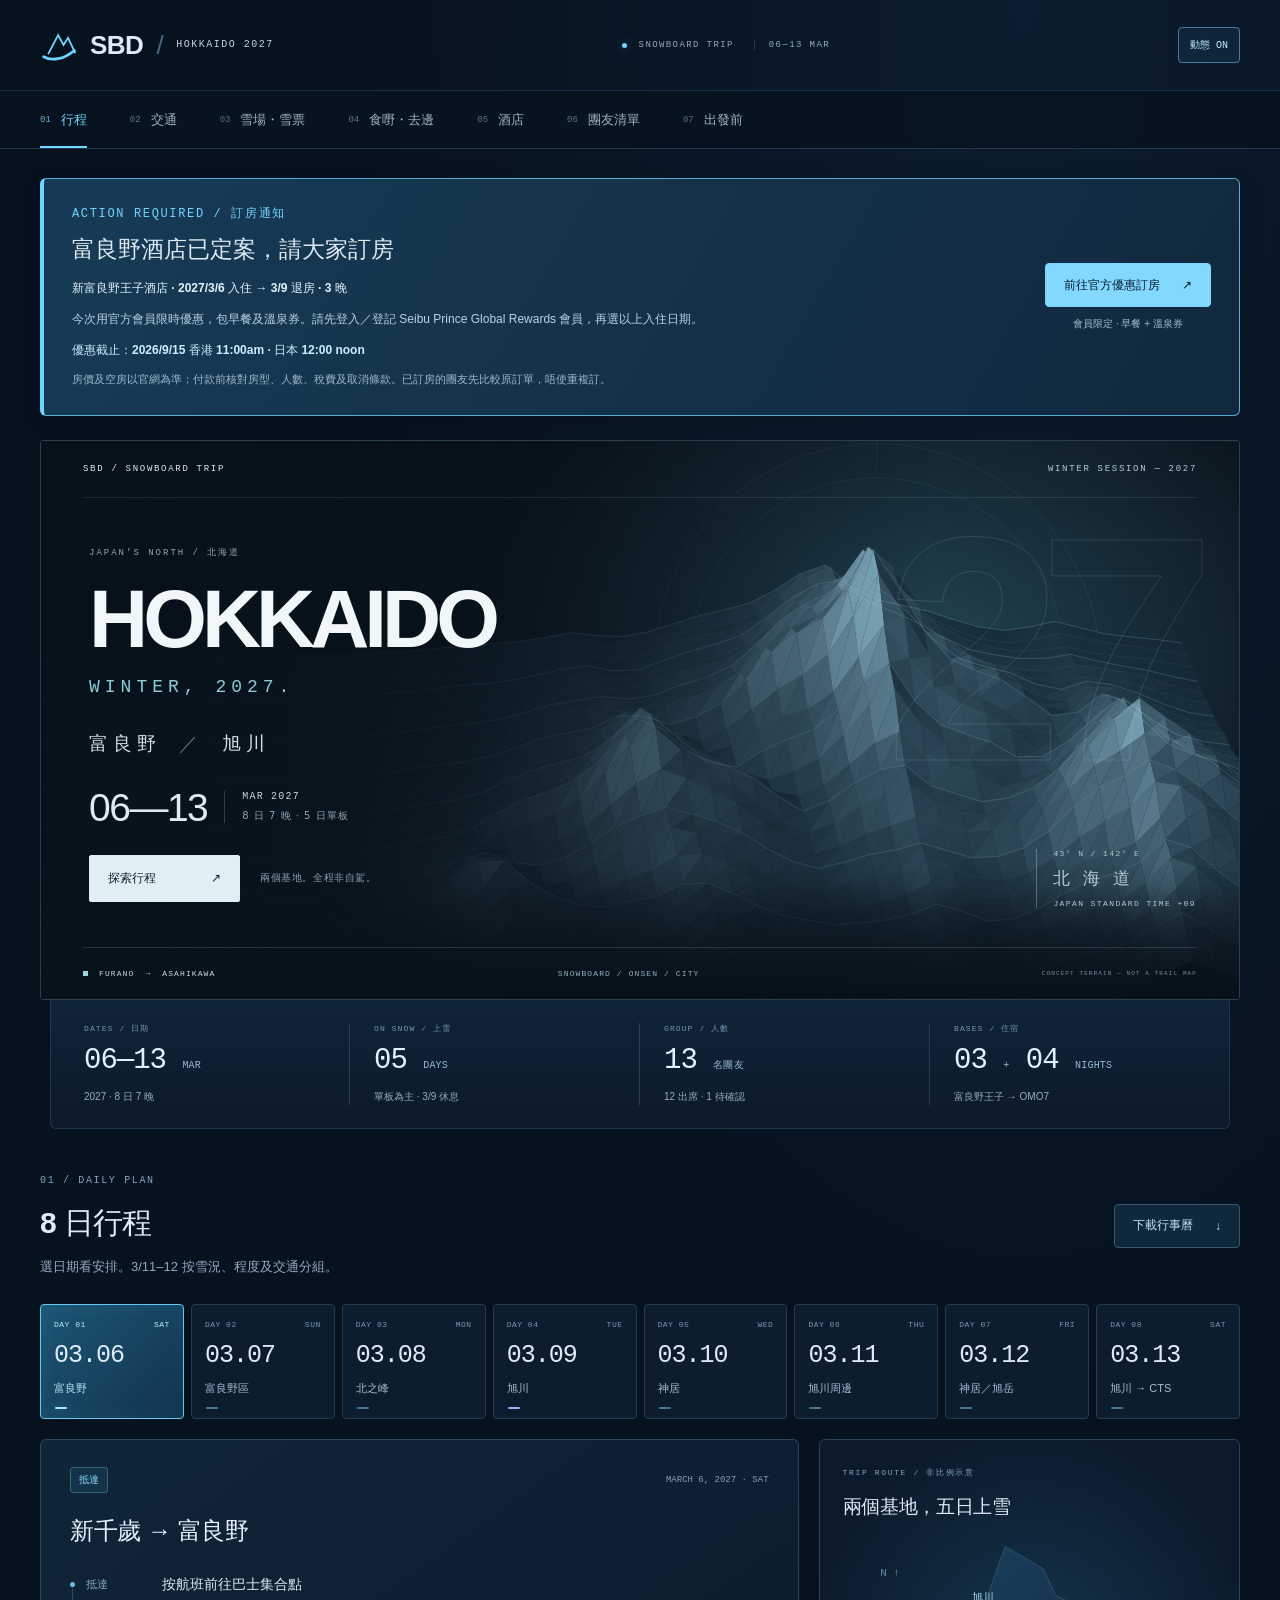
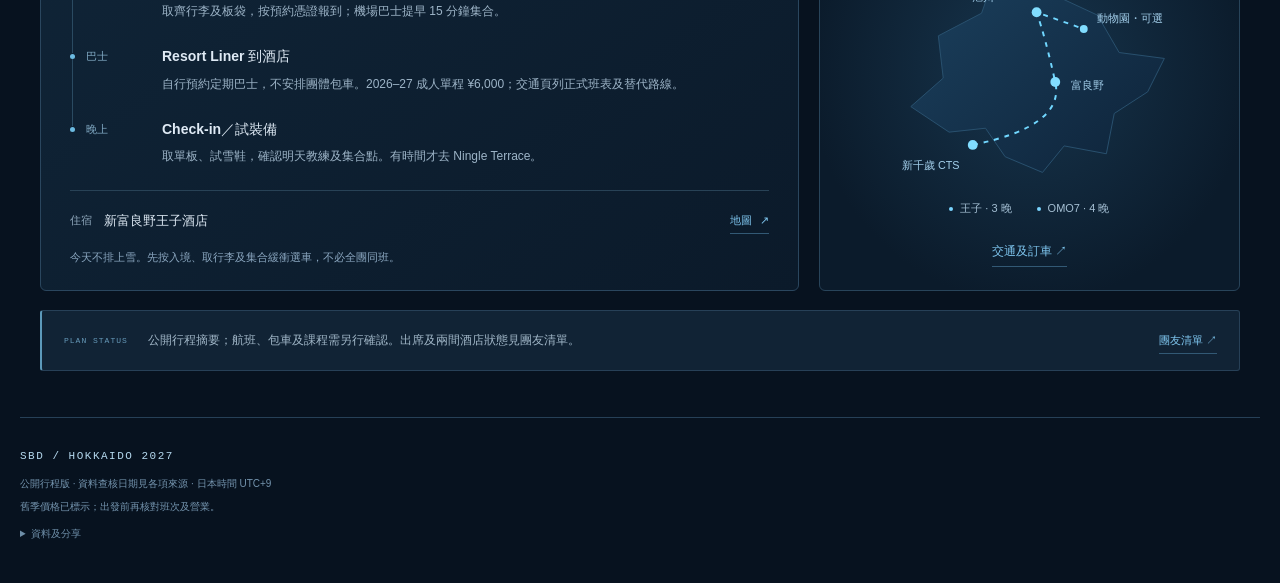
==== 2027sbd_hokkaido/index.html @ 09e108d2 "Deploy c23ef19437e32ae656148e815f58b5a662b1c687" ====
<!doctype html>
<html lang="zh-HK">
  <head>
    <meta charset="UTF-8" />
    <meta name="viewport" content="width=device-width, initial-scale=1" />
    <meta name="theme-color" content="#07121f" />
    <meta name="robots" content="noindex, nofollow" />
    <meta name="description" content="2027 SBD 北海道單板之旅：富良野、旭川。行程、交通、雪票、住宿及食店。" />
    <link rel="icon" href="/2027sbd_hokkaido/assets/a1421560425997b11ce4034b6919ed83f64da75d6f9e754f7b791b640e8581c7/alpine.svg" type="image/svg+xml" />
    <link rel="stylesheet" href="/2027sbd_hokkaido/assets/a1421560425997b11ce4034b6919ed83f64da75d6f9e754f7b791b640e8581c7/vendor/leaflet/leaflet.css" />
    <link rel="stylesheet" href="/2027sbd_hokkaido/assets/a1421560425997b11ce4034b6919ed83f64da75d6f9e754f7b791b640e8581c7/venue-map.css" />
    <link rel="stylesheet" href="/2027sbd_hokkaido/assets/a1421560425997b11ce4034b6919ed83f64da75d6f9e754f7b791b640e8581c7/style.css" />
    <title>2027 SBD Hokkaido — Snowboard Trip</title>
  </head>
  <body>
    <div id="app"></div>
    <noscript>請啟用 JavaScript 查看公開行程摘要。</noscript>
    <script type="module" src="/2027sbd_hokkaido/assets/a1421560425997b11ce4034b6919ed83f64da75d6f9e754f7b791b640e8581c7/js/main.js"></script>
  </body>
</html>
---- 2027sbd_hokkaido/assets/a1421560425997b11ce4034b6919ed83f64da75d6f9e754f7b791b640e8581c7/vendor/leaflet/leaflet.css ----
/* required styles */

.leaflet-pane,
.leaflet-tile,
.leaflet-marker-icon,
.leaflet-marker-shadow,
.leaflet-tile-container,
.leaflet-pane > svg,
.leaflet-pane > canvas,
.leaflet-zoom-box,
.leaflet-image-layer,
.leaflet-layer {
	position: absolute;
	left: 0;
	top: 0;
	}
.leaflet-container {
	overflow: hidden;
	}
.leaflet-tile,
.leaflet-marker-icon,
.leaflet-marker-shadow {
	-webkit-user-select: none;
	   -moz-user-select: none;
	        user-select: none;
	  -webkit-user-drag: none;
	}
/* Prevents IE11 from highlighting tiles in blue */
.leaflet-tile::selection {
	background: transparent;
}
/* Safari renders non-retina tile on retina better with this, but Chrome is worse */
.leaflet-safari .leaflet-tile {
	image-rendering: -webkit-optimize-contrast;
	}
/* hack that prevents hw layers "stretching" when loading new tiles */
.leaflet-safari .leaflet-tile-container {
	width: 1600px;
	height: 1600px;
	-webkit-transform-origin: 0 0;
	}
.leaflet-marker-icon,
.leaflet-marker-shadow {
	display: block;
	}
/* .leaflet-container svg: reset svg max-width decleration shipped in Joomla! (joomla.org) 3.x */
/* .leaflet-container img: map is broken in FF if you have max-width: 100% on tiles */
.leaflet-container .leaflet-overlay-pane svg {
	max-width: none !important;
	max-height: none !important;
	}
.leaflet-container .leaflet-marker-pane img,
.leaflet-container .leaflet-shadow-pane img,
.leaflet-container .leaflet-tile-pane img,
.leaflet-container img.leaflet-image-layer,
.leaflet-container .leaflet-tile {
	max-width: none !important;
	max-height: none !important;
	width: auto;
	padding: 0;
	}

.leaflet-container img.leaflet-tile {
	/* See: https://bugs.chromium.org/p/chromium/issues/detail?id=600120 */
	mix-blend-mode: plus-lighter;
}

.leaflet-container.leaflet-touch-zoom {
	-ms-touch-action: pan-x pan-y;
	touch-action: pan-x pan-y;
	}
.leaflet-container.leaflet-touch-drag {
	-ms-touch-action: pinch-zoom;
	/* Fallback for FF which doesn't support pinch-zoom */
	touch-action: none;
	touch-action: pinch-zoom;
}
.leaflet-container.leaflet-touch-drag.leaflet-touch-zoom {
	-ms-touch-action: none;
	touch-action: none;
}
.leaflet-container {
	-webkit-tap-highlight-color: transparent;
}
.leaflet-container a {
	-webkit-tap-highlight-color: rgba(51, 181, 229, 0.4);
}
.leaflet-tile {
	filter: inherit;
	visibility: hidden;
	}
.leaflet-tile-loaded {
	visibility: inherit;
	}
.leaflet-zoom-box {
	width: 0;
	height: 0;
	-moz-box-sizing: border-box;
	     box-sizing: border-box;
	z-index: 800;
	}
/* workaround for https://bugzilla.mozilla.org/show_bug.cgi?id=888319 */
.leaflet-overlay-pane svg {
	-moz-user-select: none;
	}

.leaflet-pane         { z-index: 400; }

.leaflet-tile-pane    { z-index: 200; }
.leaflet-overlay-pane { z-index: 400; }
.leaflet-shadow-pane  { z-index: 500; }
.leaflet-marker-pane  { z-index: 600; }
.leaflet-tooltip-pane   { z-index: 650; }
.leaflet-popup-pane   { z-index: 700; }

.leaflet-map-pane canvas { z-index: 100; }
.leaflet-map-pane svg    { z-index: 200; }

.leaflet-vml-shape {
	width: 1px;
	height: 1px;
	}
.lvml {
	behavior: url(#default#VML);
	display: inline-block;
	position: absolute;
	}


/* control positioning */

.leaflet-control {
	position: relative;
	z-index: 800;
	pointer-events: visiblePainted; /* IE 9-10 doesn't have auto */
	pointer-events: auto;
	}
.leaflet-top,
.leaflet-bottom {
	position: absolute;
	z-index: 1000;
	pointer-events: none;
	}
.leaflet-top {
	top: 0;
	}
.leaflet-right {
	right: 0;
	}
.leaflet-bottom {
	bottom: 0;
	}
.leaflet-left {
	left: 0;
	}
.leaflet-control {
	float: left;
	clear: both;
	}
.leaflet-right .leaflet-control {
	float: right;
	}
.leaflet-top .leaflet-control {
	margin-top: 10px;
	}
.leaflet-bottom .leaflet-control {
	margin-bottom: 10px;
	}
.leaflet-left .leaflet-control {
	margin-left: 10px;
	}
.leaflet-right .leaflet-control {
	margin-right: 10px;
	}


/* zoom and fade animations */

.leaflet-fade-anim .leaflet-popup {
	opacity: 0;
	-webkit-transition: opacity 0.2s linear;
	   -moz-transition: opacity 0.2s linear;
	        transition: opacity 0.2s linear;
	}
.leaflet-fade-anim .leaflet-map-pane .leaflet-popup {
	opacity: 1;
	}
.leaflet-zoom-animated {
	-webkit-transform-origin: 0 0;
	    -ms-transform-origin: 0 0;
	        transform-origin: 0 0;
	}
svg.leaflet-zoom-animated {
	will-change: transform;
}

.leaflet-zoom-anim .leaflet-zoom-animated {
	-webkit-transition: -webkit-transform 0.25s cubic-bezier(0,0,0.25,1);
	   -moz-transition:    -moz-transform 0.25s cubic-bezier(0,0,0.25,1);
	        transition:         transform 0.25s cubic-bezier(0,0,0.25,1);
	}
.leaflet-zoom-anim .leaflet-tile,
.leaflet-pan-anim .leaflet-tile {
	-webkit-transition: none;
	   -moz-transition: none;
	        transition: none;
	}

.leaflet-zoom-anim .leaflet-zoom-hide {
	visibility: hidden;
	}


/* cursors */

.leaflet-interactive {
	cursor: pointer;
	}
.leaflet-grab {
	cursor: -webkit-grab;
	cursor:    -moz-grab;
	cursor:         grab;
	}
.leaflet-crosshair,
.leaflet-crosshair .leaflet-interactive {
	cursor: crosshair;
	}
.leaflet-popup-pane,
.leaflet-control {
	cursor: auto;
	}
.leaflet-dragging .leaflet-grab,
.leaflet-dragging .leaflet-grab .leaflet-interactive,
.leaflet-dragging .leaflet-marker-draggable {
	cursor: move;
	cursor: -webkit-grabbing;
	cursor:    -moz-grabbing;
	cursor:         grabbing;
	}

/* marker & overlays interactivity */
.leaflet-marker-icon,
.leaflet-marker-shadow,
.leaflet-image-layer,
.leaflet-pane > svg path,
.leaflet-tile-container {
	pointer-events: none;
	}

.leaflet-marker-icon.leaflet-interactive,
.leaflet-image-layer.leaflet-interactive,
.leaflet-pane > svg path.leaflet-interactive,
svg.leaflet-image-layer.leaflet-interactive path {
	pointer-events: visiblePainted; /* IE 9-10 doesn't have auto */
	pointer-events: auto;
	}

/* visual tweaks */

.leaflet-container {
	background: #ddd;
	outline-offset: 1px;
	}
.leaflet-container a {
	color: #0078A8;
	}
.leaflet-zoom-box {
	border: 2px dotted #38f;
	background: rgba(255,255,255,0.5);
	}


/* general typography */
.leaflet-container {
	font-family: "Helvetica Neue", Arial, Helvetica, sans-serif;
	font-size: 12px;
	font-size: 0.75rem;
	line-height: 1.5;
	}


/* general toolbar styles */

.leaflet-bar {
	box-shadow: 0 1px 5px rgba(0,0,0,0.65);
	border-radius: 4px;
	}
.leaflet-bar a {
	background-color: #fff;
	border-bottom: 1px solid #ccc;
	width: 26px;
	height: 26px;
	line-height: 26px;
	display: block;
	text-align: center;
	text-decoration: none;
	color: black;
	}
.leaflet-bar a,
.leaflet-control-layers-toggle {
	background-position: 50% 50%;
	background-repeat: no-repeat;
	display: block;
	}
.leaflet-bar a:hover,
.leaflet-bar a:focus {
	background-color: #f4f4f4;
	}
.leaflet-bar a:first-child {
	border-top-left-radius: 4px;
	border-top-right-radius: 4px;
	}
.leaflet-bar a:last-child {
	border-bottom-left-radius: 4px;
	border-bottom-right-radius: 4px;
	border-bottom: none;
	}
.leaflet-bar a.leaflet-disabled {
	cursor: default;
	background-color: #f4f4f4;
	color: #bbb;
	}

.leaflet-touch .leaflet-bar a {
	width: 30px;
	height: 30px;
	line-height: 30px;
	}
.leaflet-touch .leaflet-bar a:first-child {
	border-top-left-radius: 2px;
	border-top-right-radius: 2px;
	}
.leaflet-touch .leaflet-bar a:last-child {
	border-bottom-left-radius: 2px;
	border-bottom-right-radius: 2px;
	}

/* zoom control */

.leaflet-control-zoom-in,
.leaflet-control-zoom-out {
	font: bold 18px 'Lucida Console', Monaco, monospace;
	text-indent: 1px;
	}

.leaflet-touch .leaflet-control-zoom-in, .leaflet-touch .leaflet-control-zoom-out  {
	font-size: 22px;
	}


/* layers control */

.leaflet-control-layers {
	box-shadow: 0 1px 5px rgba(0,0,0,0.4);
	background: #fff;
	border-radius: 5px;
	}
.leaflet-control-layers-toggle {
	background-image: url(images/layers.png);
	width: 36px;
	height: 36px;
	}
.leaflet-retina .leaflet-control-layers-toggle {
	background-image: url(images/layers-2x.png);
	background-size: 26px 26px;
	}
.leaflet-touch .leaflet-control-layers-toggle {
	width: 44px;
	height: 44px;
	}
.leaflet-control-layers .leaflet-control-layers-list,
.leaflet-control-layers-expanded .leaflet-control-layers-toggle {
	display: none;
	}
.leaflet-control-layers-expanded .leaflet-control-layers-list {
	display: block;
	position: relative;
	}
.leaflet-control-layers-expanded {
	padding: 6px 10px 6px 6px;
	color: #333;
	background: #fff;
	}
.leaflet-control-layers-scrollbar {
	overflow-y: scroll;
	overflow-x: hidden;
	padding-right: 5px;
	}
.leaflet-control-layers-selector {
	margin-top: 2px;
	position: relative;
	top: 1px;
	}
.leaflet-control-layers label {
	display: block;
	font-size: 13px;
	font-size: 1.08333em;
	}
.leaflet-control-layers-separator {
	height: 0;
	border-top: 1px solid #ddd;
	margin: 5px -10px 5px -6px;
	}

/* Default icon URLs */
.leaflet-default-icon-path { /* used only in path-guessing heuristic, see L.Icon.Default */
	background-image: url(images/marker-icon.png);
	}


/* attribution and scale controls */

.leaflet-container .leaflet-control-attribution {
	background: #fff;
	background: rgba(255, 255, 255, 0.8);
	margin: 0;
	}
.leaflet-control-attribution,
.leaflet-control-scale-line {
	padding: 0 5px;
	color: #333;
	line-height: 1.4;
	}
.leaflet-control-attribution a {
	text-decoration: none;
	}
.leaflet-control-attribution a:hover,
.leaflet-control-attribution a:focus {
	text-decoration: underline;
	}
.leaflet-attribution-flag {
	display: inline !important;
	vertical-align: baseline !important;
	width: 1em;
	height: 0.6669em;
	}
.leaflet-left .leaflet-control-scale {
	margin-left: 5px;
	}
.leaflet-bottom .leaflet-control-scale {
	margin-bottom: 5px;
	}
.leaflet-control-scale-line {
	border: 2px solid #777;
	border-top: none;
	line-height: 1.1;
	padding: 2px 5px 1px;
	white-space: nowrap;
	-moz-box-sizing: border-box;
	     box-sizing: border-box;
	background: rgba(255, 255, 255, 0.8);
	text-shadow: 1px 1px #fff;
	}
.leaflet-control-scale-line:not(:first-child) {
	border-top: 2px solid #777;
	border-bottom: none;
	margin-top: -2px;
	}
.leaflet-control-scale-line:not(:first-child):not(:last-child) {
	border-bottom: 2px solid #777;
	}

.leaflet-touch .leaflet-control-attribution,
.leaflet-touch .leaflet-control-layers,
.leaflet-touch .leaflet-bar {
	box-shadow: none;
	}
.leaflet-touch .leaflet-control-layers,
.leaflet-touch .leaflet-bar {
	border: 2px solid rgba(0,0,0,0.2);
	background-clip: padding-box;
	}


/* popup */

.leaflet-popup {
	position: absolute;
	text-align: center;
	margin-bottom: 20px;
	}
.leaflet-popup-content-wrapper {
	padding: 1px;
	text-align: left;
	border-radius: 12px;
	}
.leaflet-popup-content {
	margin: 13px 24px 13px 20px;
	line-height: 1.3;
	font-size: 13px;
	font-size: 1.08333em;
	min-height: 1px;
	}
.leaflet-popup-content p {
	margin: 17px 0;
	margin: 1.3em 0;
	}
.leaflet-popup-tip-container {
	width: 40px;
	height: 20px;
	position: absolute;
	left: 50%;
	margin-top: -1px;
	margin-left: -20px;
	overflow: hidden;
	pointer-events: none;
	}
.leaflet-popup-tip {
	width: 17px;
	height: 17px;
	padding: 1px;

	margin: -10px auto 0;
	pointer-events: auto;

	-webkit-transform: rotate(45deg);
	   -moz-transform: rotate(45deg);
	    -ms-transform: rotate(45deg);
	        transform: rotate(45deg);
	}
.leaflet-popup-content-wrapper,
.leaflet-popup-tip {
	background: white;
	color: #333;
	box-shadow: 0 3px 14px rgba(0,0,0,0.4);
	}
.leaflet-container a.leaflet-popup-close-button {
	position: absolute;
	top: 0;
	right: 0;
	border: none;
	text-align: center;
	width: 24px;
	height: 24px;
	font: 16px/24px Tahoma, Verdana, sans-serif;
	color: #757575;
	text-decoration: none;
	background: transparent;
	}
.leaflet-container a.leaflet-popup-close-button:hover,
.leaflet-container a.leaflet-popup-close-button:focus {
	color: #585858;
	}
.leaflet-popup-scrolled {
	overflow: auto;
	}

.leaflet-oldie .leaflet-popup-content-wrapper {
	-ms-zoom: 1;
	}
.leaflet-oldie .leaflet-popup-tip {
	width: 24px;
	margin: 0 auto;

	-ms-filter: "progid:DXImageTransform.Microsoft.Matrix(M11=0.70710678, M12=0.70710678, M21=-0.70710678, M22=0.70710678)";
	filter: progid:DXImageTransform.Microsoft.Matrix(M11=0.70710678, M12=0.70710678, M21=-0.70710678, M22=0.70710678);
	}

.leaflet-oldie .leaflet-control-zoom,
.leaflet-oldie .leaflet-control-layers,
.leaflet-oldie .leaflet-popup-content-wrapper,
.leaflet-oldie .leaflet-popup-tip {
	border: 1px solid #999;
	}


/* div icon */

.leaflet-div-icon {
	background: #fff;
	border: 1px solid #666;
	}


/* Tooltip */
/* Base styles for the element that has a tooltip */
.leaflet-tooltip {
	position: absolute;
	padding: 6px;
	background-color: #fff;
	border: 1px solid #fff;
	border-radius: 3px;
	color: #222;
	white-space: nowrap;
	-webkit-user-select: none;
	-moz-user-select: none;
	-ms-user-select: none;
	user-select: none;
	pointer-events: none;
	box-shadow: 0 1px 3px rgba(0,0,0,0.4);
	}
.leaflet-tooltip.leaflet-interactive {
	cursor: pointer;
	pointer-events: auto;
	}
.leaflet-tooltip-top:before,
.leaflet-tooltip-bottom:before,
.leaflet-tooltip-left:before,
.leaflet-tooltip-right:before {
	position: absolute;
	pointer-events: none;
	border: 6px solid transparent;
	background: transparent;
	content: "";
	}

/* Directions */

.leaflet-tooltip-bottom {
	margin-top: 6px;
}
.leaflet-tooltip-top {
	margin-top: -6px;
}
.leaflet-tooltip-bottom:before,
.leaflet-tooltip-top:before {
	left: 50%;
	margin-left: -6px;
	}
.leaflet-tooltip-top:before {
	bottom: 0;
	margin-bottom: -12px;
	border-top-color: #fff;
	}
.leaflet-tooltip-bottom:before {
	top: 0;
	margin-top: -12px;
	margin-left: -6px;
	border-bottom-color: #fff;
	}
.leaflet-tooltip-left {
	margin-left: -6px;
}
.leaflet-tooltip-right {
	margin-left: 6px;
}
.leaflet-tooltip-left:before,
.leaflet-tooltip-right:before {
	top: 50%;
	margin-top: -6px;
	}
.leaflet-tooltip-left:before {
	right: 0;
	margin-right: -12px;
	border-left-color: #fff;
	}
.leaflet-tooltip-right:before {
	left: 0;
	margin-left: -12px;
	border-right-color: #fff;
	}

/* Printing */

@media print {
	/* Prevent printers from removing background-images of controls. */
	.leaflet-control {
		-webkit-print-color-adjust: exact;
		print-color-adjust: exact;
		}
	}
---- 2027sbd_hokkaido/assets/a1421560425997b11ce4034b6919ed83f64da75d6f9e754f7b791b640e8581c7/venue-map.css ----
.venue-map {
  min-width: 0;
  overflow: hidden;
  border: 1px solid #2c4961;
  border-radius: 7px;
  background: #0c1c2d;
  color: #dfeaf5;
  isolation: isolate;
}
.venue-map [hidden] { display: none !important; }
.venue-map-header {
  display: flex;
  align-items: center;
  justify-content: space-between;
  gap: 18px;
  padding: 21px 24px;
  border-bottom: 1px solid #2c4961;
  background: linear-gradient(115deg, #14334b, #0c1c2d);
}
.venue-map-eyebrow {
  margin: 0 0 6px;
  color: #87bdd9;
  font: 9px/1.5 var(--mono, monospace);
  letter-spacing: 1.6px;
}
.venue-map .venue-map-title {
  margin: 0;
  font-size: 17px;
  line-height: 1.6;
  letter-spacing: 0;
}
.venue-map-count {
  flex-shrink: 0;
  color: #b3d7ec;
  font-size: 11px;
  padding: 6px 9px;
  border: 1px solid #345771;
  border-radius: 3px;
}
.venue-map-stage { position: relative; background: #0b2032; }
.venue-map-placeholder {
  display: flex;
  flex-direction: column;
  align-items: flex-start;
  justify-content: center;
  min-height: 390px;
  padding: 40px max(24px, 6%);
  background: radial-gradient(ellipse at 100% 0, #1b496466, transparent 65%);
}
.venue-map-placeholder-label {
  color: #a6d8f0;
  border-left: 2px solid #70d4ff;
  padding-left: 10px;
  font-size: 11px;
  margin-bottom: 17px;
}
.venue-map-placeholder h4 { margin: 0 0 13px; font-size: 23px; line-height: 1.6; }
.venue-map-placeholder > p { max-width: 620px; margin: 0 0 20px; color: #b0c7d9; font-size: 13px; line-height: 1.9; }
.venue-map .venue-map-button {
  display: inline-flex;
  align-items: center;
  justify-content: center;
  min-height: 44px;
  padding: 10px 16px;
  border: 1px solid #47718c;
  border-radius: 4px;
  background: #143149;
  color: #d8effb;
  font-family: inherit;
  font-size: 12px;
  font-weight: 600;
  line-height: 1.6;
  cursor: pointer;
}
.venue-map .venue-map-button:hover { background: #204760; border-color: #79badb; }
.venue-map .venue-map-load { color: #092337; background: #92dcfa; border-color: #92dcfa; }
.venue-map .venue-map-load:hover { background: #c6eeff; border-color: #c6eeff; }
.venue-map .venue-map-button:disabled { cursor: default; opacity: .5; }
.venue-map-placeholder .venue-map-privacy { margin: 19px 0 0; color: #93aec1; font-size: 11px; line-height: 1.9; }
.venue-map-privacy a { color: #b0ddf3; text-decoration: underline; text-underline-offset: 3px; }
.venue-map .venue-map-canvas {
  width: 100%;
  height: clamp(360px, 52vw, 460px);
  background: #0b2032;
  color: #092337;
  font-family: inherit;
  z-index: 0;
}
.venue-map-toolbar, .venue-map-network {
  display: flex;
  align-items: center;
  justify-content: space-between;
  gap: 12px;
  padding: 12px 20px;
  border-bottom: 1px solid #253e54;
}
.venue-map-toolbar { border-top: 1px solid #2c4961; }
.venue-map-toolbar > p { margin: 0; color: #9ab9ce; font-size: 11px; line-height: 1.8; }
.venue-map-network { background: #0a1927; }
.venue-map-tile-status { margin: 0; color: #8faec3; font-size: 11px; line-height: 1.8; }
.venue-map-tile-error .venue-map-network { background: #2a251b; border-bottom-color: #655235; }
.venue-map-tile-error .venue-map-tile-status { color: #efcfa3; }
.venue-map .venue-map-retry { flex-shrink: 0; border-color: #92734b; background: #3a3020; color: #ffe0b6; }
.venue-map .venue-map-retry:hover { background: #53432b; border-color: #cba56e; }
.venue-map-legend {
  display: flex;
  flex-wrap: wrap;
  gap: 12px 22px;
  padding: 18px 20px 0;
  color: #a5c3d6;
  font-size: 11px;
  line-height: 1.7;
}
.venue-map-legend > span { display: inline-flex; align-items: center; gap: 7px; }
.venue-map-legend-base::before, .venue-map-legend-place::before {
  content: "";
  width: 11px;
  height: 11px;
  border: 1px solid #c1e9ff;
  border-radius: 2px;
  background: #bfeaff;
}
.venue-map-legend-place::before { background: #143149; }
.venue-map-legend-line::before { content: ""; width: 20px; border-top: 3px dashed #50b8e1; }
.venue-map-selection { margin: 14px 20px 0; color: #d0e9f8; font-size: 12px; line-height: 1.9; }
.venue-map-note { margin: 9px 20px 20px; color: #8faec3; font-size: 11px; line-height: 1.9; }

/* Each group shares one real geographic anchor, including co-located venues. */
.venue-map-marker { border: 0; background: none; }
.venue-map-pin-group {
  position: relative;
  display: grid;
  gap: 4px;
  padding: 4px;
  border-radius: 6px;
  background: #0c243a;
  box-shadow: 0 2px 12px #06152655;
  pointer-events: auto;
}
.venue-map-pin-group::after {
  position: absolute;
  top: 100%;
  left: calc(50% - 8px);
  width: 0;
  height: 0;
  content: "";
  border: 8px solid transparent;
  border-top-color: #0c243a;
  border-bottom: 0;
}
.venue-map .venue-map-pin {
  display: flex;
  align-items: center;
  justify-content: center;
  width: 38px;
  height: 38px;
  min-height: 0;
  padding: 0;
  border: 1px solid #73adce;
  border-radius: 3px;
  background: #173d59;
  color: #f0f9ff;
  font: 700 14px/1 var(--mono, monospace);
  cursor: pointer;
  pointer-events: auto;
}
.venue-map .venue-map-pin-base { background: #c1e9ff; border-color: #ecf8ff; color: #082336; font: 700 10px/1.2 system-ui, sans-serif; }
.venue-map .venue-map-pin:hover { background: #2c6485; color: #fff; }
.venue-map .venue-map-pin.is-selected { background: #f1bf61; color: #172333; border-color: #fff1d4; box-shadow: inset 0 0 0 1px #fff1d4; }
.venue-map button:focus-visible, .venue-map a:focus-visible, .venue-map-canvas:focus-visible {
  outline: 3px solid #56caff;
  outline-offset: 3px;
}
.venue-map .venue-map-pin:focus-visible { outline: 3px solid #fff; outline-offset: 1px; position: relative; z-index: 1; }
.venue-map-canvas:focus-visible { outline-offset: -3px; }
.venue-map .leaflet-bar { border: 1px solid #41617a; box-shadow: 0 2px 8px #05152544; overflow: hidden; }
.venue-map .leaflet-bar a { width: 38px; height: 38px; line-height: 38px; background: #102d43; border-bottom-color: #35566f; color: #e2f4ff; }
.venue-map .leaflet-bar a:hover, .venue-map .leaflet-bar a:focus { background: #254d69; color: #fff; }
.venue-map .leaflet-bar a.leaflet-disabled { background: #172d3d; color: #71899b; }
.venue-map .leaflet-control-attribution { padding: 3px 6px; background: #f4f9f4f2; color: #23372d; font-size: 10px; line-height: 1.5; }
.venue-map .leaflet-control-attribution a { color: #155f87; }
.venue-map .leaflet-control-scale-line { background: #f4f9f4e6; border-color: #365145; color: #21362c; text-shadow: none; }
.venue-map .leaflet-popup-content-wrapper, .venue-map .leaflet-popup-tip { background: #102a40; color: #d9edf9; }
.venue-map .leaflet-popup-content-wrapper { border-radius: 5px; box-shadow: 0 3px 18px #04101c55; }
.venue-map .leaflet-popup-content { margin: 16px; font-family: inherit; line-height: 1.8; }
.venue-map-popup-label { display: block; margin-bottom: 5px; color: #90cbe8; font-size: 10px; }
.venue-map-popup strong { display: block; font-size: 14px; line-height: 1.6; overflow-wrap: anywhere; }
.venue-map .venue-map-popup p { margin: 9px 0; color: #aac5d8; font-size: 11px; line-height: 1.8; }
.venue-map .venue-map-popup .venue-map-popup-coordinates { font: 10px/1.6 var(--mono, monospace); color: #88aabd; }
.venue-map-popup-close { min-height: 36px; padding: 5px 0; border: 0; background: none; color: #bde8ff; font-size: 11px; text-decoration: underline; text-underline-offset: 3px; }

@media (max-width: 600px) {
  .venue-map-header { padding: 17px 16px; gap: 10px; }
  .venue-map .venue-map-title { font-size: 15px; }
  .venue-map-count { padding: 5px 7px; font-size: 10px; }
  .venue-map-placeholder { min-height: 370px; padding: 28px 20px; }
  .venue-map-placeholder h4 { font-size: 21px; }
  .venue-map-toolbar, .venue-map-network { align-items: flex-start; flex-direction: column; padding: 12px 16px; gap: 9px; }
  .venue-map-legend { padding: 16px 16px 0; gap: 10px 15px; }
  .venue-map-selection { margin-right: 16px; margin-left: 16px; }
  .venue-map-note { margin-right: 16px; margin-left: 16px; }
}
---- 2027sbd_hokkaido/assets/a1421560425997b11ce4034b6919ed83f64da75d6f9e754f7b791b640e8581c7/style.css ----
:root {
  color-scheme: dark;
  font-family: Inter, -apple-system, BlinkMacSystemFont, "Segoe UI", "PingFang HK", "Noto Sans HK", sans-serif;
  color: #dfeaf5;
  background: #07121f;
  font-synthesis: none;
  --bg: #07121f;
  --panel: #0c1c2d;
  --panel-raised: #102438;
  --line: #20384e;
  --text: #dfeaf5;
  --muted: #92aabe;
  --blue: #70d4ff;
  --ice: #c7edff;
  --mono: "SFMono-Regular", Consolas, "Liberation Mono", monospace;
}
* { box-sizing: border-box; }
body { margin: 0; background: radial-gradient(ellipse at 80% 0, #11314a55, transparent 45%), var(--bg); }
button, input, select, textarea { font: inherit; }
button, a, input, summary, select, textarea { -webkit-tap-highlight-color: transparent; }
button { cursor: pointer; color: inherit; }
button:disabled { cursor: default; opacity: .6; }
a { color: inherit; overflow-wrap: anywhere; }
button:focus-visible, a:focus-visible, input:focus-visible, select:focus-visible, summary:focus-visible, textarea:focus-visible { outline: 2px solid var(--blue); outline-offset: 5px; }
[hidden] { display: none !important; }
h1, h2, h3, h4, p { margin-top: 0; }
h3 { font-size: 21px; font-weight: 650; line-height: 1.5; letter-spacing: -.3px; }
h4 { font-size: 16px; font-weight: 600; line-height: 1.6; }
p, li { line-height: 1.85; }
p { font-size: 14px; }
svg { max-width: 100%; }
.skip-link { position: fixed; top: -100px; left: 16px; z-index: 100; padding: 14px; background: var(--ice); color: var(--bg); }
.skip-link:focus { top: 8px; }
.site-header { max-width: 1320px; margin: auto; height: 90px; padding: 0 40px; display: flex; align-items: center; justify-content: space-between; gap: 24px; }
.brand { display: flex; align-items: center; gap: 12px; text-decoration: none; }
.brand svg { width: 38px; color: var(--blue); }
.brand > span { display: flex; align-items: center; gap: 13px; font-size: 26px; font-weight: 800; letter-spacing: -.5px; }
.brand-rule { color: #446782; font-size: 26px; font-weight: 300; }
.brand small { font: 10px/1.6 var(--mono); letter-spacing: 1.5px; color: #c2d4e3; }
.header-meta { display: flex; align-items: center; gap: 12px; color: var(--muted); font: 9px var(--mono); letter-spacing: 1.4px; }
.header-meta > span:last-child { border-left: 1px solid var(--line); padding-left: 14px; margin-left: 8px; }
.status-dot { width: 5px; height: 5px; border-radius: 50%; background: var(--blue); box-shadow: 0 0 10px #70d4ff70; display: inline-block; }
.header-actions { display: flex; align-items: center; gap: 23px; }
.motion-toggle { background: #102539; border: 1px solid #28455e; border-radius: 4px; min-height: 36px; padding: 7px 11px; font: 10px var(--mono); color: var(--ice); white-space: nowrap; }
.motion-toggle[aria-pressed=true] { border-color: #467d9e; }
.nav-wrap { position: sticky; top: 0; z-index: 30; background: #081521ee; backdrop-filter: blur(15px); border-top: 1px solid #183047; border-bottom: 1px solid #20384e; }
.main-nav { max-width: 1320px; margin: auto; padding: 0 40px; display: flex; gap: 43px; overflow-x: auto; scrollbar-width: none; }
.nav-item { flex-shrink: 0; display: flex; gap: 10px; align-items: center; font-size: 13px; padding: 19px 0 17px; min-height: 57px; border: 0; border-bottom: 2px solid transparent; color: #9cb2c4; background: none; }
.nav-item > span { color: #58758e; font: 9px var(--mono); }
.nav-item.active { color: var(--blue); border-bottom-color: var(--blue); }
.nav-item.active > span { color: #6aabc9; }
.nav-item:hover { color: var(--ice); }
main { max-width: 1320px; padding: 29px 40px 0; margin: auto; scroll-margin-top: 78px; outline: none; }
.booking-alert { display: flex; align-items: center; gap: 32px; padding: 25px 28px; margin-bottom: 24px; border: 1px solid #5cabd6; border-left: 4px solid var(--blue); border-radius: 6px; background: linear-gradient(120deg, #173b56, #10283e); box-shadow: 0 5px 24px #0002; }
.booking-alert-copy { flex: 1; min-width: 0; }
.booking-alert .eyebrow { color: var(--blue); margin-bottom: 8px; }
.booking-alert h2 { font-size: 23px; line-height: 1.5; margin-bottom: 10px; }
.booking-alert p { font-size: 12px; color: #b9d2e5; margin-bottom: 9px; }
.booking-alert p strong { color: #e1f3ff; font-weight: 550; }
.booking-alert p.booking-deadline { color: #caf0ff; font-weight: 600; }
.booking-alert p.meta { color: #9bb8ce; font-size: 11px; margin-bottom: 0; }
.booking-alert-action { display: flex; flex-direction: column; gap: 10px; align-items: center; flex-shrink: 0; }
.booking-alert-action > span { font-size: 10px; color: #9fbdd1; }
@media (max-width: 760px) {
  .booking-alert { flex-direction: column; align-items: stretch; gap: 18px; padding: 20px; margin-bottom: 20px; }
  .booking-alert h2 { font-size: 20px; }
  .booking-alert-action { align-items: stretch; text-align: center; }
}
.hero { position: relative; isolation: isolate; min-height: 560px; overflow: hidden; background: #08121b; border: 1px solid #29404c; border-radius: 3px; --parallax-x: 0px; --parallax-y: 0px; }
.hero-art { position: absolute; inset: -12px; background: url('./alpine.svg') center / cover no-repeat; transform: translate3d(var(--parallax-x), var(--parallax-y), 0); z-index: -3; }
.hero::after { position: absolute; inset: 0; content: ''; background: linear-gradient(90deg, #08121bfa 2%, #08121be8 25%, #08121b66 50%, transparent 74%), linear-gradient(0deg, #08121b 0%, transparent 24%); z-index: -2; }
.hero-grid { position: absolute; inset: 0; z-index: -1; pointer-events: none; opacity: .24; background-image: linear-gradient(#94b4c318 1px, transparent 1px), linear-gradient(90deg, #94b4c318 1px, transparent 1px); background-size: 90px 90px; mask-image: linear-gradient(90deg, transparent 38%, black); }
.hero-grid::after { content: ''; position: absolute; inset: 0 auto 0 -30%; width: 20%; background: linear-gradient(100deg, transparent, #b1e4ef40, transparent); transform: skewX(-20deg); }
#snowfx { position: absolute; inset: 0; width: 100%; height: 100%; pointer-events: none; z-index: 1; opacity: .45; }
.hero-topline { position: relative; z-index: 2; display: flex; justify-content: space-between; gap: 18px; margin: 0 42px; padding: 23px 0; border-bottom: 1px solid #9fb6c125; font: 9px var(--mono); letter-spacing: 1.7px; color: #b6ccd6; }
.hero-topline > span:first-child { color: #ddedf3; }
.hero-edition { position: absolute; right: 4%; top: 64px; font-size: clamp(180px, 25vw, 340px); line-height: .9; font-weight: 600; letter-spacing: -25px; color: transparent; -webkit-text-stroke: 1px #bfdfec25; z-index: -2; user-select: none; }
.hero-content { position: relative; z-index: 2; padding: 48px 48px 94px; max-width: 760px; }
.eyebrow { font-family: var(--mono); font-size: 10px; letter-spacing: 1.65px; font-weight: 500; line-height: 1.7; color: #82a5c1; margin-bottom: 13px; }
.hero .eyebrow { font-size: 9px; letter-spacing: 2px; color: #8ca8b8; margin-bottom: 17px; }
.hero h1 { font-size: clamp(58px, 6.4vw, 90px); line-height: .98; letter-spacing: -5px; font-weight: 650; margin: 0 0 29px; color: #f1f6f8; }
.hero h1 > .hero-word { display: block; font-size: 1em; letter-spacing: inherit; overflow: hidden; padding-bottom: .08em; }
.hero-word > span { display: inline-block; }
.hero h1 > .hero-year { display: block; color: #8fcad7; font: 500 18px var(--mono); letter-spacing: 5px; margin-top: 12px; }
.hero-route { font-size: 19px; font-weight: 400; letter-spacing: 5px; margin-bottom: 26px; color: #d0dfe6; }
.hero-route > span { color: #587583; padding: 0 8px; }
.hero-dates { display: flex; align-items: center; gap: 17px; margin-bottom: 28px; }
.hero-dates > strong { font-size: 39px; line-height: 1; font-weight: 450; letter-spacing: -1.5px; }
.hero-dates > span { border-left: 1px solid #68828f66; padding-left: 17px; color: #c3d6df; font: 10px var(--mono); letter-spacing: 1.2px; }
.hero-dates small { display: block; margin-top: 7px; font: 10px system-ui, sans-serif; color: #8ba5b4; letter-spacing: 1px; }
.hero-actions { display: flex; align-items: center; flex-wrap: wrap; gap: 20px; }
.hero-actions > span { font-size: 10px; color: #8ba5b4; letter-spacing: .6px; }
.hero-actions .hero-button { min-width: 151px; min-height: 47px; justify-content: space-between; border-radius: 2px; background: #e0eff3; border-color: #e0eff3; color: #10242e; }
.hero-actions .hero-button:hover { background: #fff; border-color: #fff; box-shadow: none; }
.button { display: inline-flex; align-items: center; justify-content: center; gap: 22px; padding: 12px 18px; min-height: 44px; border: 1px solid #7bd5ff; border-radius: 4px; background: #82d8ff; color: #061b2e; font-size: 12px; font-weight: 650; text-decoration: none; transition: background .18s, border-color .18s, box-shadow .18s; }
.button:hover { background: #bcecff; border-color: #bcecff; box-shadow: 0 0 22px #70caff20; }
.button.secondary { color: #c5e2f3; background: #10283c; border-color: #365870; }
.button.secondary:hover { background: #183950; border-color: #5485a6; }
.hero-coordinates { position: absolute; bottom: 91px; right: 43px; display: flex; flex-direction: column; gap: 9px; padding-left: 16px; border-left: 1px solid #abc8d166; z-index: 2; color: #b2cbd6; }
.hero-coordinates span { font: 8px var(--mono); letter-spacing: 1.4px; }
.hero-coordinates strong { font-size: 17px; letter-spacing: 4px; font-weight: 400; }
.hero-bottom { position: absolute; bottom: 0; left: 42px; right: 42px; display: flex; align-items: center; justify-content: space-between; gap: 15px; padding: 21px 0; border-top: 1px solid #9fb6c130; z-index: 2; color: #92afbf; font: 8px var(--mono); letter-spacing: 1.1px; }
.hero-bottom > span:first-child { display: flex; align-items: center; gap: 11px; color: #c8dce5; }
.hero-bottom i { width: 5px; height: 5px; background: #9bd5e0; }
.hero-bottom small { font-size: 6px; color: #74919f; }
.trip-stats { display: grid; grid-template-columns: repeat(4, minmax(0, 1fr)); border: 1px solid var(--line); border-top: 0; margin: 0 10px; background: linear-gradient(180deg, #102437, #0b1a29); border-radius: 0 0 6px 6px; padding: 23px 9px; }
.trip-stats > div { padding: 0 24px; border-right: 1px solid #263f53; min-width: 0; }
.trip-stats > div:last-child { border: 0; }
.stat-label { color: #7597b2; font: 8px var(--mono); letter-spacing: 1.1px; display: block; margin-bottom: 10px; }
.trip-stats strong { display: block; font: 500 29px/1.2 var(--mono); letter-spacing: -1px; margin-bottom: 9px; white-space: nowrap; color: #e0f1ff; }
.trip-stats small { font-family: inherit; font-weight: 400; font-size: 10px; color: #96bbd1; letter-spacing: .2px; }
.trip-stats > div > span:last-child { font-size: 10px; line-height: 1.7; color: #96adc0; display: block; }
.section-block { padding-top: 43px; scroll-margin-top: 84px; }
.section-intro { display: flex; justify-content: space-between; align-items: center; gap: 24px; margin-bottom: 25px; }
.section-intro:has(> .eyebrow) { display: block; max-width: 900px; }
.section-intro:has(> .eyebrow) > p:not(.eyebrow) { color: var(--muted); max-width: 850px; }
.section-intro p:last-child { margin-bottom: 0; }
.section-intro > .button { flex-shrink: 0; }
.section-title { font-size: 30px; font-weight: 650; letter-spacing: -.7px; line-height: 1.4; margin-bottom: 11px; }
.muted { color: var(--muted); font-size: 13px; }
.day-strip { display: grid; grid-template-columns: repeat(8, minmax(0, 1fr)); gap: 7px; margin-bottom: 20px; }
.day-button { position: relative; text-align: left; padding: 15px 13px 22px; background: #0c1d2d; border: 1px solid #233c51; border-radius: 4px; transition: background .18s, border-color .18s; }
.day-button > span { display: flex; justify-content: space-between; gap: 4px; color: #7899b1; font: 8px var(--mono); letter-spacing: .5px; }
.day-button > span small { font-size: 8px; }
.day-button > strong { display: block; font: 500 25px var(--mono); letter-spacing: -1px; margin: 12px 0 8px; }
.day-button em { font-size: 11px; font-style: normal; color: #a4bed0; white-space: nowrap; }
.day-dot { position: absolute; bottom: 9px; left: 14px; height: 2px; width: 12px; border-radius: 2px; background: #467795; }
.day-dot.rest { background: #9dacf7; }
.day-button:hover { background: #17354b; border-color: #4a7e9d; }
.day-button[aria-pressed=true] { background: linear-gradient(135deg, #1d5575, #10334e); border-color: #68c6f0; box-shadow: inset 0 0 20px #68c6f012; }
.day-button[aria-pressed=true] > span, .day-button[aria-pressed=true] em { color: #bfeaff; }
.day-button[aria-pressed=true] .day-dot { background: #9eebff; box-shadow: 0 0 10px #70d4ff70; }
.itinerary-layout { display: grid; grid-template-columns: 1.8fr 1fr; gap: 20px; }
.day-detail { background: linear-gradient(145deg, #102538, #0b1a2a); border: 1px solid #2a465e; border-radius: 6px; padding: 27px 29px 22px; }
.day-heading { display: flex; align-items: center; justify-content: space-between; gap: 13px; margin-bottom: 20px; }
.tag { display: inline-flex; align-items: center; background: #17344b; color: #acd7f0; border: 1px solid #31506b; border-radius: 3px; padding: 4px 8px; font-size: 10px; line-height: 1.55; }
.tag.green { color: #94ddff; border-color: #326681; background: #123348; }
.tag.warm { color: #c0c9ff; border-color: #4b5786; background: #222b48; }
.meta { font-size: 11px; line-height: 1.8; color: #879fb5; }
.day-heading .meta { font: 9px var(--mono); }
.day-detail > h3 { font-size: 24px; margin-bottom: 24px; color: #e7f3fd; }
.day-timeline { padding: 0; margin: 0; list-style: none; }
.day-timeline li { display: grid; grid-template-columns: 61px 1fr; gap: 15px; position: relative; padding: 0 0 23px 16px; }
.day-timeline li::before { content: ''; position: absolute; left: 0; top: 9px; width: 5px; height: 5px; border-radius: 50%; background: #6cbbe2; }
.day-timeline li::after { content: ''; position: absolute; left: 2px; top: 14px; bottom: -8px; width: 1px; background: #2a4a61; }
.day-timeline li:last-child::after { display: none; }
.time-label { font-size: 11px; color: #80a9c3; padding-top: 1px; }
.day-timeline h4 { margin: 0 0 5px; font-size: 14px; }
.day-timeline p { margin: 0; font-size: 12px; color: #9db4c7; }
.day-stay { display: flex; flex-wrap: wrap; align-items: center; gap: 12px; padding-top: 16px; border-top: 1px solid #284256; }
.day-stay > span { font-size: 11px; color: var(--muted); }
.day-stay strong { font-size: 13px; font-weight: 500; }
.day-stay .text-link { margin-left: auto; font-size: 11px; }
.day-note { font-size: 11px; color: #8aa6bf; margin: 13px 0 0; }
.journey-map { background: radial-gradient(ellipse at center, #17354d, #0b1b2b 75%); border: 1px solid #28445a; border-radius: 6px; padding: 26px 23px 23px; display: flex; flex-direction: column; }
.journey-map > .eyebrow { font-size: 8px; }
.journey-map h3 { font-size: 19px; margin-bottom: 8px; }
.journey-map svg { width: 100%; flex: 1; min-height: 220px; max-height: 300px; }
.journey-map svg text { font: 11px "PingFang HK", sans-serif; fill: #a4d0ec; }
.journey-map svg .map-water { fill: #658fae; font: 11px var(--mono); }
.map-legend { display: flex; justify-content: center; gap: 25px; font-size: 11px; margin: 10px 0 22px; color: #a4bfd3; }
.map-legend span { display: flex; align-items: center; gap: 7px; }
.map-legend i { width: 4px; height: 4px; background: #7ad5ff; border-radius: 50%; }
.journey-map > .text-link { align-self: center; margin-top: auto; }
.text-link { display: inline-flex; align-items: baseline; gap: 8px; text-decoration: none; color: #7fc6ef; font-size: 12px; border: 0; border-bottom: 1px solid #325975; background: none; padding: 4px 0; line-height: 1.65; text-align: left; }
.text-link:hover { color: #c5edff; border-color: #8bd5f7; }
.editor-note { display: flex; align-items: center; gap: 20px; background: #112335; border: 1px solid #274057; border-left: 2px solid #5c99ba; padding: 16px 22px; margin-top: 19px; border-radius: 3px; }
.editor-note > span { font: 8px var(--mono); color: #679aba; letter-spacing: 1px; flex-shrink: 0; }
.editor-note p { margin: 0; font-size: 12px; color: #a0b6c7; }
.editor-note .text-link { flex-shrink: 0; margin-left: auto; font-size: 11px; }
.module-section { padding-top: 13px; min-height: 65vh; }
.card { min-width: 0; background: linear-gradient(135deg, #102234, #0b1b2b); border: 1px solid #294156; border-radius: 6px; padding: 25px; }
.card h3 { margin-bottom: 13px; }
.card p { color: #abc0d1; font-size: 13px; }
.card > p:last-child { margin-bottom: 0; }
.card-grid { display: grid; grid-template-columns: repeat(3, minmax(0, 1fr)); gap: 19px; margin-bottom: 23px; align-items: start; }
.card-grid.two { grid-template-columns: repeat(2, minmax(0, 1fr)); }
.card-top { display: flex; align-items: center; justify-content: space-between; gap: 14px; margin-bottom: 15px; }
.card-top h3 { margin: 0; }
.card-top .eyebrow { margin-bottom: 0; }
.pill-row { display: flex; flex-wrap: wrap; align-items: center; gap: 8px; margin: 22px 0; }
.pill { padding: 10px 16px; min-height: 44px; border: 1px solid #34536c; border-radius: 4px; background: #0c2032; color: #abc2d5; font-size: 12px; line-height: 1.5; transition: background .18s, border-color .18s; }
.pill:hover { border-color: #659dc0; color: #cceaff; background: #15344b; }
.pill.active, .pill[aria-pressed=true] { border-color: #71cafa; background: #204e6a; color: #d1f0ff; box-shadow: inset 0 -2px #7bdcff; }
.detail-list { margin: 14px 0; padding-left: 18px; color: #a2bacd; font-size: 12px; }
.detail-list li + li { margin-top: 7px; }
.detail-list strong { color: #c4d6e5; font-weight: 500; }
.callout { border-left: 2px solid #4da8d0; padding: 17px 21px; margin: 20px 0; background: #123047; border-radius: 0 4px 4px 0; font-size: 13px; color: #b9dff1; }
.callout.warning { background: #1a2740; border-color: #7e96d8; color: #c4d2f5; }
.callout p { font-size: 12px; margin: 5px 0 0; color: #a2bbd0; }
.callout h3, .callout h4 { margin-bottom: 7px; }
.source-links { display: flex; flex-wrap: wrap; gap: 8px 17px; align-items: center; margin-top: 14px; }
.source-links .text-link { font-size: 11px; }
.stack { display: flex; flex-direction: column; gap: 18px; }
.stack > p:last-child { margin-bottom: 0; }
.split-panel { display: grid; grid-template-columns: 1.3fr 1fr; gap: 22px; margin: 22px 0; }
.numbered-list { margin: 15px 0; padding-left: 22px; color: #a6bbcd; font-size: 13px; }
.numbered-list li { padding-left: 5px; margin-bottom: 12px; }
.numbered-list strong { color: #d0e1ed; font-weight: 550; }
.numbered-list p { margin: 5px 0 0; }
.card .price, .price { font: 500 30px/1.3 var(--mono); color: #b9eaff; letter-spacing: -1px; margin: 15px 0; }
.price small { font: 11px/1.7 -apple-system, "PingFang HK", sans-serif; color: #88a9c1; letter-spacing: 0; }
details { margin-top: 16px; border-top: 1px solid #294158; padding-top: 13px; }
summary { cursor: pointer; font-size: 12px; color: #a1c3da; line-height: 1.8; min-height: 28px; }
summary:hover { color: #d4efff; }
details[open] > summary { margin-bottom: 14px; color: #d4efff; }
details p { color: #9eb7cb; font-size: 12px; margin-top: 12px; }
details .text-link { margin-right: 12px; }
details.card { margin-top: 0; padding: 22px 25px; }
[data-mountain-card].stack { gap: 11px; }
[data-mountain-card] > p { margin: 0; }
[data-mountain-card] > .card-top { margin-bottom: 0; }
[data-mountain-card] > .card-top .eyebrow { font-size: 9px; }
[data-mountain-card] > .callout { margin: 5px 0 0; }
[data-mountain-card] > details { margin-top: 0; }
[data-mountain-card] > .source-links { margin-top: auto; padding-top: 5px; }
#mountains > section.stack { margin-top: 38px; }
#mountains > section.stack > .section-intro { margin-bottom: 0; }
#mountains > section.stack > .pill-row { margin: 0; }
.mountain-day { display: grid; grid-template-columns: 1fr 1.5fr; gap: 20px; align-items: center; padding-bottom: 15px; border-bottom: 1px solid #2b455c; }
.mountain-day label { font-size: 13px; }
.mountain-day label .meta { display: block; margin-top: 5px; }
.mountain-day select { margin: 0; min-width: 0; }
.mountain-night { display: flex; align-items: flex-start; gap: 10px; font-size: 12px; line-height: 1.9; color: #bad0df; }
.mountain-night input { width: 17px; height: 17px; accent-color: var(--blue); flex-shrink: 0; margin-top: 4px; }
#transport-route-panel { margin-bottom: 24px; }
.transport-enquiry { font-family: var(--mono); font-size: 11px; }
.transport-timetable { table-layout: fixed; margin: 16px 0; }
.transport-timetable caption { text-align: left; color: var(--muted); font-size: 11px; padding-bottom: 12px; }
.transport-timetable th, .transport-timetable td { padding: 10px 6px; font-size: 12px; }
.location-tabs { display: grid; grid-template-columns: repeat(3, minmax(0, 1fr)); border: 1px solid var(--line); border-radius: 4px; overflow: hidden; margin-bottom: 25px; }
.location-tab { border: 0; border-right: 1px solid var(--line); padding: 19px 22px; background: #0b1b2a; text-align: left; min-width: 0; }
.location-tab:last-child { border-right: 0; }
.location-tab > span { display: block; font-size: 19px; font-weight: 650; letter-spacing: .5px; margin-bottom: 8px; }
.location-tab > small { color: var(--muted); font: 11px var(--mono); }
.location-tab.active { background: #173347; box-shadow: inset 0 -3px var(--blue); }
.location-tab.active > span { color: var(--ice); }
.location-tab:hover { background: #153045; }
.location-intro { display: grid; grid-template-columns: 1.1fr 1fr; gap: 30px; margin-bottom: 25px; align-items: start; }
.location-intro h3 { font-size: 28px; margin-bottom: 8px; }
.location-intro p { color: var(--muted); font-size: 12px; margin-bottom: 0; }
.location-intro .eyebrow { font-size: 9px; margin-bottom: 10px; }
.location-base { padding: 16px 20px; border-left: 2px solid #5ba3bd; background: #0a1c2b; }
.location-base > span { display: block; font: 10px var(--mono); color: #829fb3; margin-bottom: 9px; }
.location-base > a { font-size: 14px; }
.location-base p { font-size: 11px; margin-top: 8px; }
.location-toolbar { display: flex; align-items: center; justify-content: space-between; flex-wrap: wrap; gap: 15px; }
.location-filters.pill-row { gap: 7px; margin: 0; flex-wrap: wrap; }
.location-filters .pill { padding: 10px 13px; }
.venue-sort { display: flex; align-items: center; gap: 10px; color: var(--muted); font-size: 11px; }
.venue-sort select { width: auto; min-width: 135px; font-size: 12px; margin: 0; padding: 9px 12px; }
#explore-selection-status { margin: 15px 0 20px; min-height: 18px; }
.location-layout { display: grid; grid-template-columns: minmax(0, .85fr) minmax(0, 1fr); align-items: start; gap: 24px; }
.location-map-panel { position: sticky; top: 85px; min-width: 0; }
.map-distance-note { font-size: 11px; color: var(--muted); border-left: 2px solid #31546b; padding-left: 13px; margin: 15px 0 0; }
.venue-list { display: grid; gap: 17px; min-width: 0; }
.venue-card { min-width: 0; scroll-margin-top: 85px; }
.venue-card.selected { border-color: #71caee; box-shadow: 0 0 0 1px #71caee; background: #102537; }
.venue-card-top { display: flex; gap: 10px; align-items: center; margin-bottom: 15px; }
.venue-number { flex-shrink: 0; display: grid; place-items: center; width: 31px; height: 31px; background: #1d4055; color: #c4efff; font: 600 12px var(--mono); border: 1px solid #37637a; border-radius: 3px; }
.venue-area { flex: 1; color: #9ab8cb; font-size: 11px; }
.venue-card-top .tag { font-size: 9px; text-align: right; }
.venue-card h4 { font-size: 21px; line-height: 1.5; margin-bottom: 9px; overflow-wrap: anywhere; }
.venue-card p.venue-summary { font-size: 13px; color: #adbfce; margin-bottom: 15px; }
.venue-distance { display: flex; align-items: baseline; justify-content: space-between; flex-wrap: wrap; gap: 5px 12px; border-block: 1px solid #284253; padding: 12px 0; margin-bottom: 15px; }
.venue-distance strong { font: 500 13px var(--mono); color: #b9e7f9; }
.venue-distance > span { color: #85a4b9; font-size: 10px; }
.venue-reviews { display: grid; grid-template-columns: repeat(2, minmax(0, 1fr)); gap: 10px; margin: 15px 0; }
.venue-review { border: 1px solid #2f4c60; background: #091a28; padding: 12px; border-radius: 3px; min-width: 0; }
.venue-rating { display: grid; grid-template-columns: 1fr auto; gap: 9px 5px; text-decoration: none; align-items: center; }
.venue-review-brand { color: #c2d7e4; font-size: 12px; grid-column: 1 / -1; }
.venue-review-brand > small { display: block; color: #759aae; font: 7px/1.7 var(--mono); letter-spacing: .7px; margin-top: 3px; }
.venue-rating > strong { font: 500 25px/1.2 var(--mono); color: var(--ice); grid-column: 1 / -1; }
.venue-rating > strong small { font-size: 10px; color: #6c8ea3; }
.venue-rating > strong.review-unverified { font: 500 15px/2 var(--mono); color: #8da8bb; }
.venue-review-count { grid-column: 1 / -1; color: #91acbf; font-size: 10px; }
.venue-rating:hover > strong { color: white; }
.venue-card p.venue-review-date { color: #7d9eb3; font: 9px/1.6 var(--mono); margin: 10px 0 0; }
.review-evidence { border: 0; padding-top: 0; margin-top: 7px; }
.review-evidence summary { font-size: 10px; color: #7da6bb; min-height: 25px; }
.review-evidence p { font-size: 10px; margin: 6px 0 0; overflow-wrap: anywhere; }
.venue-card p.venue-access { font-size: 12px; color: #9cb5c7; margin: 12px 0; }
.venue-access strong { color: #bdd2e0; font-weight: 550; }
.venue-actions { display: flex; align-items: center; justify-content: space-between; flex-wrap: wrap; gap: 12px; }
.venue-pin-button.button { min-height: 40px; padding: 10px 16px; font-size: 11px; }
.venue-pin-button[aria-pressed=true] { background: #214860; border-color: #80cdeb; }
.venue-route { font-size: 11px; }
.venue-details > summary { font-size: 11px; }
.venue-details > p { font-size: 11px; }
.location-advice { margin: 30px 0 20px; }
.location-sources { margin-top: 20px; }
@media (max-width: 1000px) {
  .location-layout { grid-template-columns: 1fr; }
  .location-map-panel { position: static; }
  .venue-list { grid-template-columns: repeat(2, minmax(0, 1fr)); }
}
@media (max-width: 600px) {
  .location-tab { padding: 16px 10px; }
  .location-tab > span { font-size: 16px; }
  .location-tab > small { font-size: 9px; }
  .location-intro { grid-template-columns: 1fr; gap: 16px; }
  .location-intro h3 { font-size: 24px; }
  .location-filters .pill { padding: 9px 11px; font-size: 11px; }
  .venue-list { grid-template-columns: 1fr; }
  .venue-card h4 { font-size: 19px; }
  .venue-reviews { gap: 8px; }
  .venue-review { padding: 10px; }
  .venue-card-top { gap: 8px; }
}
@media print {
  .location-tabs, .location-toolbar, .location-map-panel, .venue-actions { display: none !important; }
  .location-layout, .venue-list { display: block; }
  .venue-card { margin-bottom: 20px; }
  .venue-review { background: white; color: #142735; }
  .venue-rating > strong, .venue-review-brand { color: #142735; }
}
.member-summary { display: grid; grid-template-columns: repeat(3, minmax(0, 1fr)); gap: 15px; margin: 22px 0; }
.member-summary > div { padding: 21px; border: 1px solid var(--line); background: #0c2030; border-radius: 4px; }
.member-summary > div > span { color: #96b6cb; font-size: 12px; }
.member-summary strong { display: block; font: 500 36px/1.4 var(--mono); color: var(--ice); margin: 12px 0 3px; }
.member-summary small { font: 12px var(--mono); color: #7695ab; }
.member-summary p { font-size: 11px; color: var(--muted); margin: 0; }
.member-privacy { margin-bottom: 24px; }
.member-table-wrap { max-width: 100%; overflow-x: auto; border: 1px solid #2a465b; border-radius: 4px; }
.member-table { width: 100%; min-width: 450px; margin: 0; table-layout: fixed; }
.member-table caption { text-align: left; padding: 13px 18px; color: #8aa8bc; font-size: 11px; line-height: 1.8; background: #0a1927; }
.member-table th:first-child { width: 19%; }
.member-table th, .member-table td { padding: 11px 18px; border-bottom: 1px solid #213b4d; }
.member-table thead th { background: #102a3d; color: #c3dfea; font-size: 12px; font-weight: 550; }
.member-table thead small { display: block; color: #7da4bc; font-size: 10px; font-weight: 400; margin-top: 6px; }
.member-table tbody th { font: 500 13px var(--mono); color: #b5d1e1; }
.member-table tbody tr:nth-child(even) { background: #0a1d2b; }
.member-table select { width: 100%; min-width: 0; margin: 0; padding: 10px; font-size: 12px; background: #0a1825; }
.member-table select[data-state=O] { color: #94d9c2; border-color: #2f6558; }
.member-table select[data-state="?"] { color: #e5ca91; border-color: #665a3d; }
.member-table select[data-state=X] { color: #9aa9b3; }
.member-tools { display: flex; flex-wrap: wrap; align-items: center; justify-content: space-between; gap: 15px; margin: 18px 0 38px; }
.member-tools p { margin: 0; }
.member-tools .button { font-size: 11px; padding: 12px 16px; }
.member-roommates { margin-bottom: 38px; }
.member-stage-grid { display: grid; grid-template-columns: repeat(3, minmax(0, 1fr)); gap: 18px; }
.member-stage h4 { font-size: 18px; }
.member-stage li > strong { color: #c3dbe9; font-size: 13px; font-weight: 550; }
.member-stage .detail-list > li { margin-bottom: 20px; }
.member-stage .detail-list p { font-size: 12px; color: #8faabd; margin: 5px 0 0; }
@media (max-width: 760px) {
  .member-stage-grid { grid-template-columns: 1fr; }
  .member-summary { gap: 8px; }
  .member-summary > div { padding: 15px 12px; }
  .member-summary > div > span { font-size: 11px; }
  .member-summary strong { font-size: 28px; }
  .member-table th, .member-table td { padding: 10px; }
  .member-table select { font-size: 11px; padding: 9px 6px; }
}
@media print {
  .member-table-wrap { overflow: visible; }
  .member-table { min-width: 0; }
  .member-table caption, .member-table thead th, .member-table tbody tr:nth-child(even), .member-summary > div { background: white; color: #142735; }
  .member-table select { appearance: none; background: white; color: #142735 !important; border-color: #9eafbc; }
  .member-tools { display: none; }
}
.hotel-card { padding: 0; overflow: hidden; }
.hotel-art { height: 205px; display: flex; flex-direction: column; justify-content: center; padding: 28px; position: relative; overflow: hidden; }
.hotel-art span { font: 8px var(--mono); letter-spacing: 2px; color: #86b9d5; z-index: 1; }
.hotel-art strong { font-size: 34px; line-height: 1.1; letter-spacing: -1px; color: #d3f0ff; margin: 14px 0 11px; z-index: 1; }
.hotel-art small { font-size: 10px; color: #9abed3; z-index: 1; }
.furano-art { background: linear-gradient(120deg, #173751, #305c79); }
.furano-art::after { content: ''; position: absolute; bottom: 0; right: -5%; width: 64%; height: 100%; clip-path: polygon(0 100%, 53% 0, 100% 100%); background: linear-gradient(116deg, #b7e2f288 52%, #30546e77 52%); }
.city-art { background: linear-gradient(120deg, #143a58, #123046); }
.city-art::after { content: ''; position: absolute; right: 15px; bottom: -15px; width: 48%; height: 88%; background: repeating-linear-gradient(90deg, transparent 0 23px, #356688 23px 58px), repeating-linear-gradient(0deg, #1d4159 0 15px, #a0d5ef99 15px 26px); clip-path: polygon(5% 100%, 5% 25%, 35% 25%, 35% 0, 60% 0, 60% 45%, 100% 45%, 100% 100%); opacity: .6; }
.hotel-body { padding: 24px; }
.hotel-body h3 { margin: 18px 0 10px; font-size: 23px; }
.packing-list { margin: 16px 0; }
.packing-item { display: flex; gap: 13px; cursor: pointer; padding: 14px 0; border-bottom: 1px solid #233b51; }
.packing-item:last-child { border-bottom: 0; }
.packing-item input { width: 18px; height: 18px; accent-color: var(--blue); flex-shrink: 0; margin-top: 3px; }
.packing-item strong { display: block; font-size: 13px; font-weight: 550; margin-bottom: 5px; }
.packing-item small { display: block; font-size: 11px; line-height: 1.8; color: #91adc4; }
.packing-item:has(input:checked) strong { text-decoration: line-through; color: #7894a9; }
progress { appearance: none; width: 100%; height: 4px; border: 0; border-radius: 2px; background: #1b374b; }
progress::-webkit-progress-bar { background: #1b374b; border-radius: 2px; }
progress::-webkit-progress-value { background: linear-gradient(90deg, #2877ae, #87dcff); border-radius: 2px; }
progress::-moz-progress-bar { background: #78d0f8; }
.warm-card { background: linear-gradient(140deg, #182842, #0f2032); border-color: #354c6b; }
.emergency-numbers { display: flex; gap: 50px; margin: 19px 0; }
.emergency-numbers a { text-decoration: none; }
.emergency-numbers strong { display: block; font: 36px var(--mono); color: #b7e9ff; }
.emergency-numbers span { font-size: 11px; color: #9eb7cc; }
.emergency-card p { font-size: 12px; }
.budget-card { display: grid; grid-template-columns: 1fr 1.1fr; gap: 30px; margin-top: 23px; }
.budget-controls { display: grid; grid-template-columns: repeat(2, minmax(0, 1fr)); align-content: center; gap: 15px; }
.budget-controls label { font-size: 11px; color: #9ebad0; }
input[type=number], input[type=text], select, textarea { display: block; width: 100%; min-width: 0; border: 1px solid #3d5f78; border-radius: 4px; background: #081726; color: #cfe9f9; padding: 11px; margin-top: 8px; font-size: 14px; line-height: 1.7; }
textarea { min-height: 150px; resize: vertical; }
output { grid-column: 1 / -1; color: #a4e1ff; font: 500 25px/1.6 var(--mono); }
.site-footer { max-width: 1240px; padding: 27px 0 28px; margin: 46px auto 0; border-top: 1px solid #264057; }
.footer-brand { display: inline-block; font: 11px var(--mono); letter-spacing: 1.5px; color: #b5d9ef; margin-bottom: 13px; text-decoration: none; }
.site-footer p { font-size: 10px; color: #7494ae; margin-bottom: 5px; }
.site-footer .text-link { font-size: 10px; margin-left: 8px; }
.site-footer details { border: 0; padding: 0; margin-top: 8px; }
.site-footer summary { min-height: 30px; font-size: 10px; color: #6e8ea8; }
#toast { position: fixed; bottom: 22px; left: 50%; transform: translateX(-50%); max-width: 90%; padding: 13px 20px; color: #d5efff; background: #163e59; border: 1px solid #5f9bb9; border-radius: 5px; font-size: 12px; z-index: 100; box-shadow: 0 6px 35px #0008; }
#toast:empty { display: none; }
table { width: 100%; border-collapse: collapse; font-size: 12px; }
th, td { border-bottom: 1px solid var(--line); padding: 12px; text-align: left; vertical-align: top; }
th { background: #17334a; font-weight: 500; }
pre { white-space: pre-wrap; overflow-wrap: anywhere; font-size: 12px; line-height: 1.8; }
html[data-motion=on] .page-section:not([hidden]) { animation: panel-in .32s ease-out both; }
html[data-motion=on] .hero-content { animation: hero-in .75s cubic-bezier(.2,.8,.2,1) both; }
html[data-motion=on] .hero-grid::after { animation: sweep 12s linear infinite; }
html[data-motion=on] .route-trace { animation: route-flow 9s linear infinite; }
html[data-motion=on] .hero-word > span { animation: letter-reveal .85s cubic-bezier(.16,1,.3,1) both; animation-delay: calc(.1s + var(--letter) * .055s); }
.hero[data-playback=paused] *, .hero[data-playback=paused] *::before, .hero[data-playback=paused] *::after { animation-play-state: paused !important; }
html[data-motion=on] .card { transition: border-color .2s, box-shadow .2s; }
html[data-motion=on] .card:hover { border-color: #3d6686; box-shadow: 0 7px 23px #0002; }
@keyframes panel-in { from { opacity: .3; transform: translateY(9px); } to { opacity: 1; transform: translateY(0); } }
@keyframes hero-in { from { opacity: 0; transform: translateY(15px); } to { opacity: 1; transform: translateY(0); } }
@keyframes sweep { 0%, 20% { left: -30%; } 85%, 100% { left: 130%; } }
@keyframes route-flow { to { stroke-dashoffset: -66; } }
@keyframes letter-reveal { from { opacity: 0; transform: translateY(80%); } to { opacity: 1; transform: translateY(0); } }
@media (min-width: 1450px) { .hero-content { padding-top: 55px; } }
@media (max-width: 1050px) {
  .site-header, .main-nav { padding-left: 28px; padding-right: 28px; }
  .header-meta { display: none; }
  .main-nav { gap: 33px; }
  main { padding-left: 28px; padding-right: 28px; }
  .hero h1 { font-size: 67px; }
  .hero-content { padding-left: 34px; max-width: 660px; }
  .hero-bottom small { display: none; }
  .trip-stats > div { padding: 0 15px; }
  .trip-stats strong { font-size: 25px; }
  .day-button { padding: 13px 10px 22px; }
  .day-button > span small { display: none; }
  .day-button > strong { font-size: 23px; }
  .day-button em { font-size: 10px; }
  .itinerary-layout { grid-template-columns: 1.6fr 1fr; }
  .day-detail { padding: 24px; }
  .journey-map { padding: 23px 18px; }
  .journey-map h3 { font-size: 17px; }
  .editor-note { gap: 14px; }
  .editor-note > span { display: none; }
  .site-footer { margin-left: 28px; margin-right: 28px; }
  .card-grid { grid-template-columns: repeat(2, minmax(0, 1fr)); }
}
@media (max-width: 760px) {
  .site-header { height: 76px; padding: 0 20px; gap: 10px; }
  .brand { gap: 7px; }
  .brand svg { width: 31px; }
  .brand > span { font-size: 23px; gap: 8px; }
  .brand-rule { display: none; }
  .brand small { font-size: 7px; max-width: 67px; letter-spacing: 1.3px; }
  .header-actions { gap: 12px; }
  .motion-toggle { font-size: 9px; padding: 8px; min-height: 40px; }
  .main-nav { padding: 0 20px; gap: 25px; }
  .nav-item { font-size: 12px; gap: 7px; min-height: 54px; padding-top: 17px; padding-bottom: 15px; }
  .nav-item > span { font-size: 8px; }
  main { padding: 20px 20px 0; scroll-margin-top: 73px; }
  .hero { min-height: 655px; }
  .hero-art { background-size: auto 75%; background-position: 65% bottom; }
  .hero::after { background: linear-gradient(180deg, #08121b 5%, #08121bea 33%, #08121b44 66%, #08121b88 85%, #08121b 100%); }
  .hero-content { padding: 36px 24px 260px; max-width: none; }
  .hero-topline { margin: 0 24px; padding: 19px 0; font-size: 7px; letter-spacing: .9px; gap: 8px; }
  .hero-topline > span:last-child { max-width: 82px; text-align: right; line-height: 1.7; }
  .hero .eyebrow { font-size: 8px; letter-spacing: 1.5px; }
  .hero h1 { font-size: clamp(36px, 10.2vw, 67px); letter-spacing: -2.5px; margin: 0 0 23px; }
  .hero h1 > .hero-year { font-size: 12px; letter-spacing: 3.5px; margin-top: 12px; }
  .hero-route { font-size: 17px; letter-spacing: 3px; margin-bottom: 22px; }
  .hero-dates { margin-bottom: 24px; gap: 14px; }
  .hero-dates > strong { font-size: 35px; }
  .hero-dates > span { padding-left: 14px; }
  .hero-actions { gap: 12px; }
  .hero-actions > span { font-size: 9px; }
  .hero-coordinates { bottom: 85px; right: 24px; }
  .hero-coordinates strong { font-size: 14px; }
  .hero-coordinates span { font-size: 7px; }
  .hero-edition { top: auto; bottom: 90px; right: 25px; font-size: 170px; letter-spacing: -13px; }
  .hero-bottom { left: 24px; right: 24px; padding: 21px 0; font-size: 7px; letter-spacing: .6px; }
  .hero-bottom > span:nth-child(2) { display: none; }
  .hero-bottom > span:first-child { gap: 9px; }
  .hero-grid { background-size: 65px 65px; }
  .trip-stats { grid-template-columns: repeat(2, minmax(0, 1fr)); margin: 0 5px; padding: 22px 0; row-gap: 24px; }
  .trip-stats > div { padding: 0 16px; }
  .trip-stats > div:nth-child(2) { border: 0; }
  .trip-stats strong { font-size: clamp(19px, 5.7vw, 28px); letter-spacing: -.8px; margin-bottom: 6px; }
  .trip-stats small { font-size: 8px; }
  .stat-label { font-size: 7px; letter-spacing: .6px; }
  .trip-stats > div > span:last-child { font-size: 9px; }
  .section-block { padding-top: 34px; }
  .section-intro { flex-wrap: wrap; align-items: flex-start; gap: 18px; margin-bottom: 21px; }
  .section-title { font-size: 26px; letter-spacing: -.5px; }
  .section-intro .muted { font-size: 12px; }
  .section-intro > .button { font-size: 11px; padding: 10px 14px; }
  .eyebrow { font-size: 9px; }
  .day-strip { grid-template-columns: repeat(8, 97px); overflow-x: auto; padding-bottom: 8px; scroll-snap-type: x proximity; gap: 7px; }
  .day-button { scroll-snap-align: start; padding: 13px 12px 22px; }
  .day-button > strong { font-size: 24px; }
  .day-button > span { font-size: 8px; }
  .day-button em { font-size: 10px; }
  .itinerary-layout { grid-template-columns: 1fr; gap: 16px; }
  .day-detail { padding: 23px 20px; }
  .day-detail > h3 { font-size: 22px; }
  .day-heading .meta { font-size: 8px; }
  .day-heading .tag { font-size: 8px; }
  .day-timeline li { grid-template-columns: 49px 1fr; gap: 10px; padding-left: 14px; }
  .day-timeline h4 { font-size: 13px; }
  .day-timeline p { font-size: 12px; }
  .time-label { font-size: 10px; }
  .day-stay { gap: 9px; }
  .day-stay strong { font-size: 12px; }
  .day-note { font-size: 10px; }
  .journey-map { padding: 23px; }
  .journey-map h3 { font-size: 20px; }
  .journey-map svg { max-height: 230px; }
  .editor-note { flex-wrap: wrap; padding: 16px 18px; gap: 7px; }
  .editor-note p { font-size: 11px; }
  .editor-note .text-link { margin-left: 0; }
  .module-section { padding-top: 8px; }
  .card-grid, .card-grid.two, .split-panel, .budget-card { grid-template-columns: 1fr; }
  .card-grid { gap: 15px; }
  .card { padding: 21px; }
  .card h3 { font-size: 20px; }
  .card p { font-size: 12px; }
  .card-top { flex-wrap: wrap; gap: 10px; }
  .pill-row { gap: 7px; margin: 20px 0; }
  .pill { font-size: 11px; padding: 9px 12px; }
  .detail-list { font-size: 12px; }
  .source-links { gap: 7px 14px; }
  .source-links .text-link { font-size: 11px; }
  .callout { padding: 16px 18px; }
  .callout p { font-size: 11px; }
  details.card { padding: 19px 21px; }
  .mountain-day { grid-template-columns: 1fr; gap: 10px; }
  .mountain-night { font-size: 11px; }
  .hotel-card { padding: 0; }
  .hotel-art { height: 187px; padding: 24px; }
  .hotel-art strong { font-size: 32px; }
  .hotel-body { padding: 22px; }
  .hotel-body h3 { font-size: 22px; }
  .budget-card { gap: 12px; }
  .budget-controls { gap: 12px; }
  output { font-size: 23px; }
  .site-footer { margin: 36px 20px 0; padding-top: 24px; }
  .site-footer p { font-size: 9px; }
  .footer-brand { font-size: 10px; }
  th, td { padding: 8px; font-size: 11px; }
}
@media (max-width: 359px) {
  .site-header { padding-left: 16px; padding-right: 16px; }
  .brand svg { width: 26px; }
  .brand > span { font-size: 21px; gap: 6px; }
  .brand small { font-size: 6px; letter-spacing: 1px; max-width: 59px; }
  .header-actions { gap: 8px; }
  .motion-toggle { font-size: 8px; padding: 7px; }
  .hero h1 { font-size: 32px; letter-spacing: -2px; }
  .hero-content { padding-left: 20px; padding-right: 20px; }
  .hero-topline { margin-left: 20px; margin-right: 20px; font-size: 6px; }
  .hero-actions > span { width: 100%; }
  .trip-stats > div { padding-left: 12px; padding-right: 12px; }
  .trip-stats strong { font-size: 18px; }
  .trip-stats small { font-size: 7px; }
  .trip-stats > div > span:last-child { font-size: 8px; }
}
@media (prefers-reduced-motion: reduce) {
  *, *::before, *::after { animation: none !important; transition: none !important; scroll-behavior: auto !important; }
  .hero-art { transform: none; }
}
html[data-motion=off] *, html[data-motion=off] *::before, html[data-motion=off] *::after { animation: none !important; transition: none !important; }
@media print {
  :root { color-scheme: light; background: white; color: #142735; }
  body { background: white; }
  .nav-wrap, .header-actions, .hero-button, .button, #snowfx, #toast, .hero-coordinates, .hero-edition { display: none !important; }
  .site-header { height: 65px; }
  .brand, .brand small { color: #142735; }
  main { max-width: none; padding: 0; }
  .hero { print-color-adjust: exact; min-height: 370px; }
  .hero-content { padding: 25px; }
  .hero h1 { font-size: 48px; }
  .trip-stats { print-color-adjust: exact; grid-template-columns: repeat(4, 1fr); }
  .day-strip { display: none; }
  .card, .day-detail, .journey-map { break-inside: avoid; background: white; color: #142735; border-color: #bccbd6; }
  .card p, .detail-list, .meta, .day-timeline p, .day-note { color: #425564; }
  .card .price { color: #173b51; }
  .section-title, .day-detail > h3 { color: #142735; }
  .callout, .callout.warning { background: #eaf2f9; color: #142735; }
  .page-section[hidden] { display: none !important; }
  .module-section { min-height: 0; }
  .site-footer { margin: 20px 0 0; }
  a { color: #214b68; }
  .source-links a::after { content: ' (' attr(href) ')'; font-size: 8px; }
  details > *:not(summary) { display: block; }
  * { animation: none !important; }
}
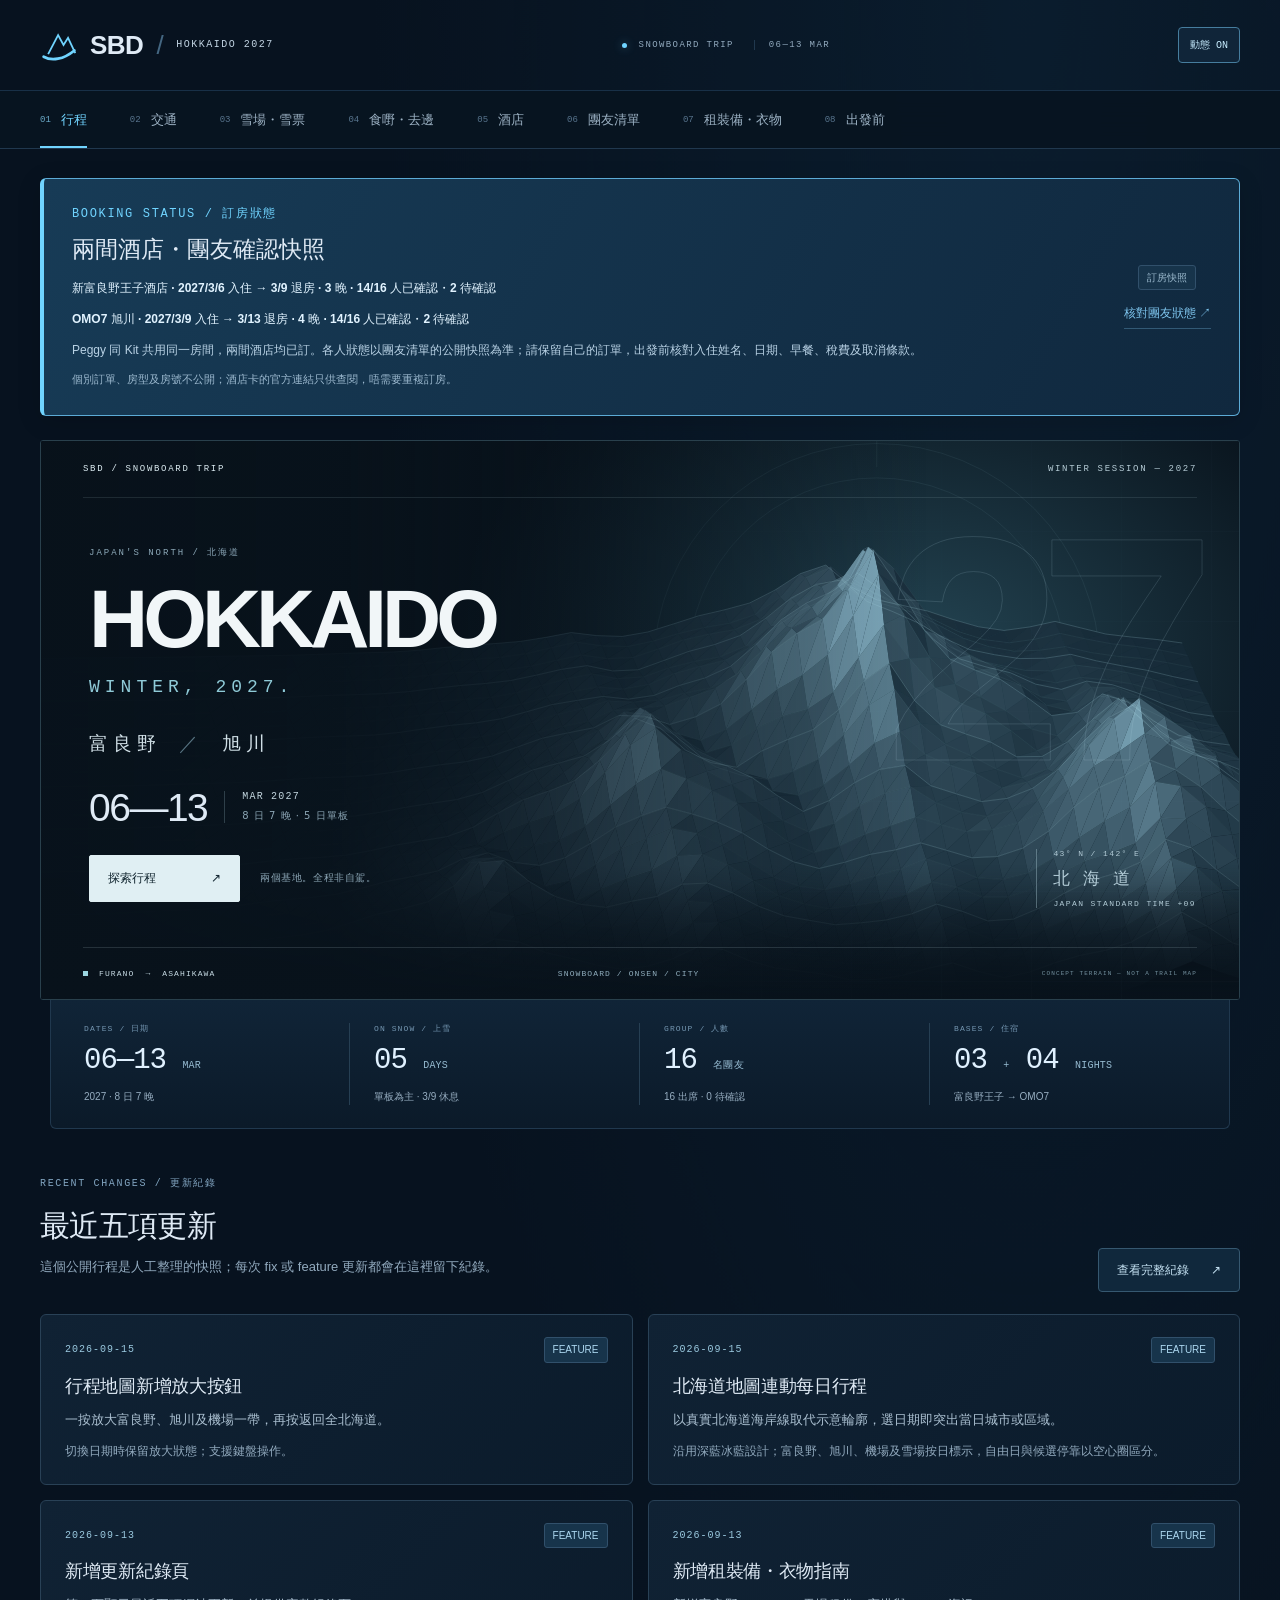
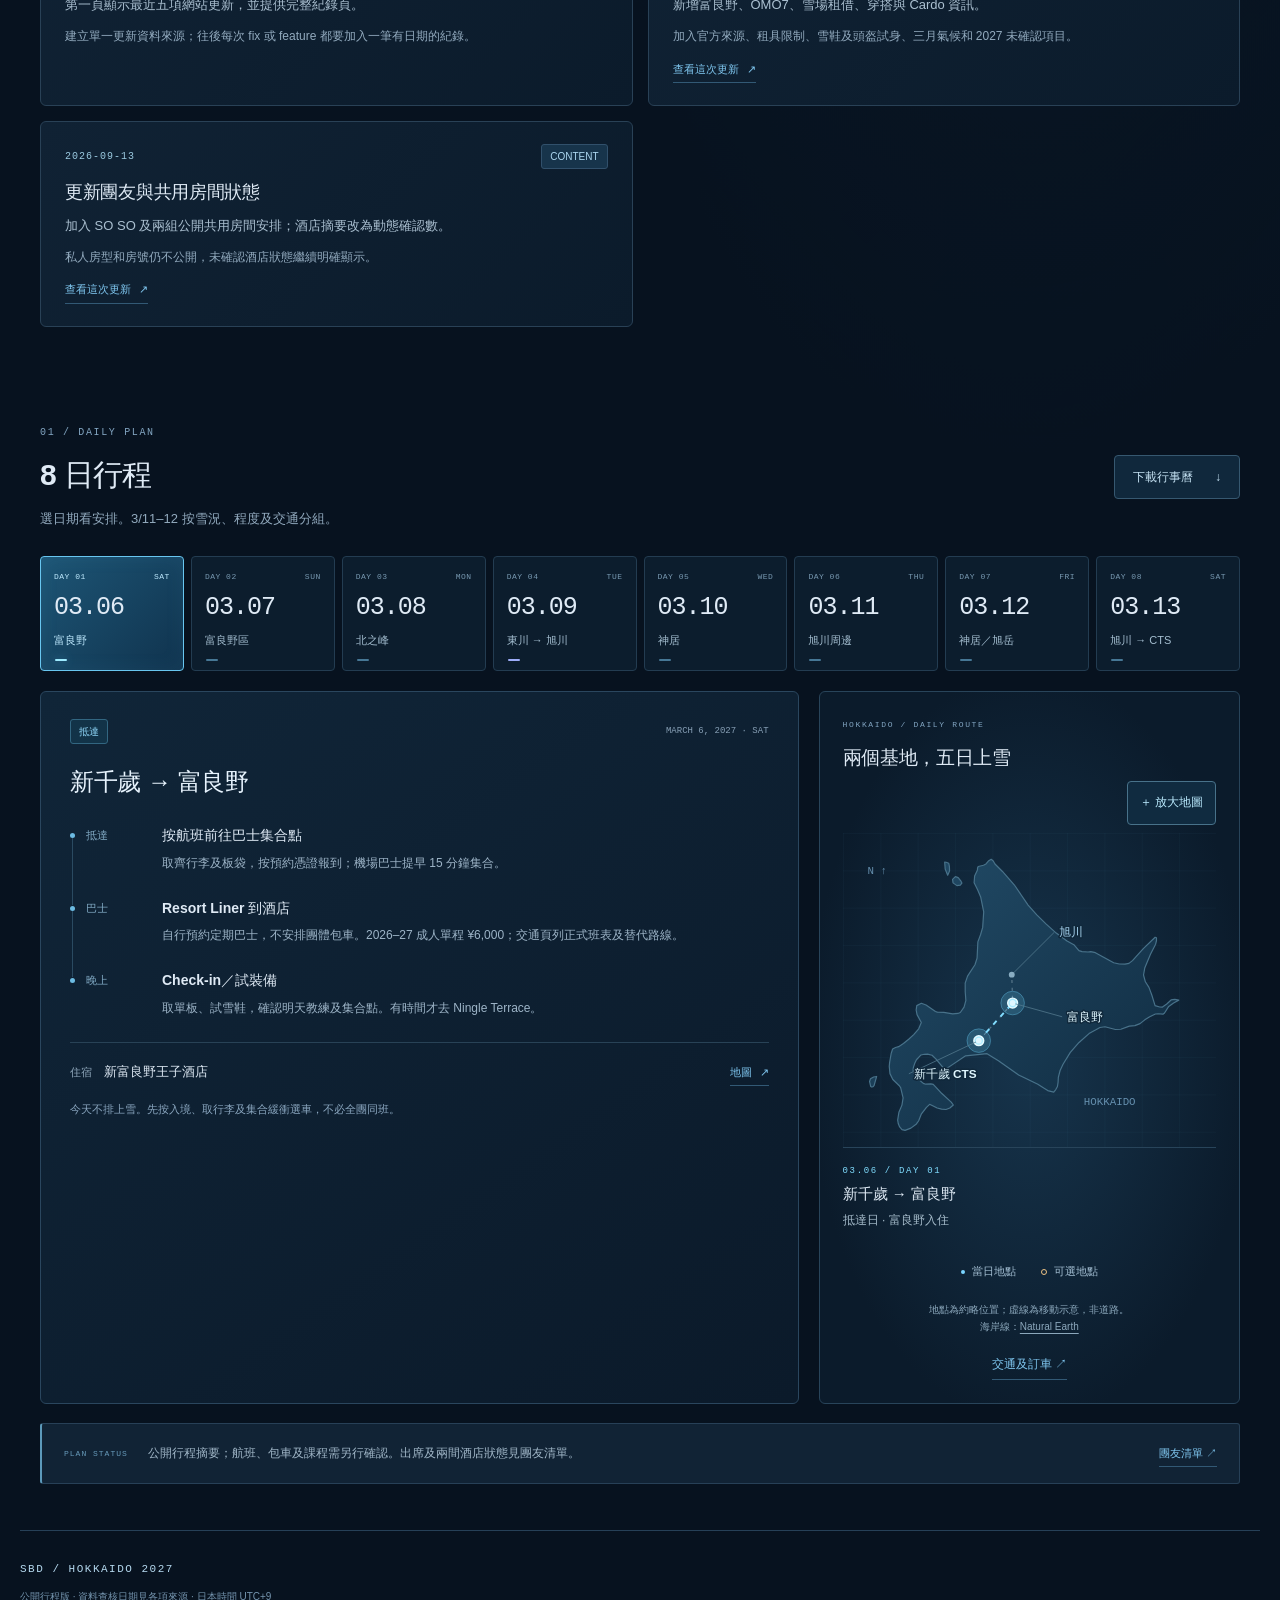
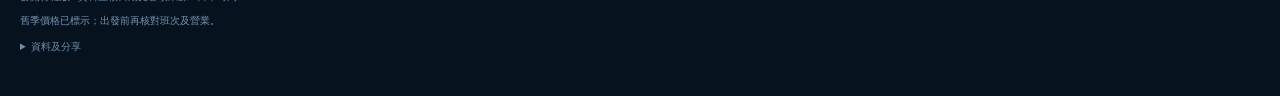
==== commit ab2932f2: "Deploy f437f913a4b3c06d758de23986a1c2db5cc30b90" ====
--- a/2027sbd_hokkaido/index.html
+++ b/2027sbd_hokkaido/index.html
@@ -6,15 +6,15 @@
     <meta name="theme-color" content="#07121f" />
     <meta name="robots" content="noindex, nofollow" />
     <meta name="description" content="2027 SBD 北海道單板之旅：富良野、旭川。行程、交通、雪票、住宿及食店。" />
-    <link rel="icon" href="/2027sbd_hokkaido/assets/a1421560425997b11ce4034b6919ed83f64da75d6f9e754f7b791b640e8581c7/alpine.svg" type="image/svg+xml" />
-    <link rel="stylesheet" href="/2027sbd_hokkaido/assets/a1421560425997b11ce4034b6919ed83f64da75d6f9e754f7b791b640e8581c7/vendor/leaflet/leaflet.css" />
-    <link rel="stylesheet" href="/2027sbd_hokkaido/assets/a1421560425997b11ce4034b6919ed83f64da75d6f9e754f7b791b640e8581c7/venue-map.css" />
-    <link rel="stylesheet" href="/2027sbd_hokkaido/assets/a1421560425997b11ce4034b6919ed83f64da75d6f9e754f7b791b640e8581c7/style.css" />
+    <link rel="icon" href="/2027sbd_hokkaido/assets/95ca69a62cc42fc153eda14a5cb96b2e90a9f8f5d293556327baf49028c04c0c/alpine.svg" type="image/svg+xml" />
+    <link rel="stylesheet" href="/2027sbd_hokkaido/assets/95ca69a62cc42fc153eda14a5cb96b2e90a9f8f5d293556327baf49028c04c0c/vendor/leaflet/leaflet.css" />
+    <link rel="stylesheet" href="/2027sbd_hokkaido/assets/95ca69a62cc42fc153eda14a5cb96b2e90a9f8f5d293556327baf49028c04c0c/venue-map.css" />
+    <link rel="stylesheet" href="/2027sbd_hokkaido/assets/95ca69a62cc42fc153eda14a5cb96b2e90a9f8f5d293556327baf49028c04c0c/style.css" />
     <title>2027 SBD Hokkaido — Snowboard Trip</title>
   </head>
   <body>
     <div id="app"></div>
     <noscript>請啟用 JavaScript 查看公開行程摘要。</noscript>
-    <script type="module" src="/2027sbd_hokkaido/assets/a1421560425997b11ce4034b6919ed83f64da75d6f9e754f7b791b640e8581c7/js/main.js"></script>
+    <script type="module" src="/2027sbd_hokkaido/assets/95ca69a62cc42fc153eda14a5cb96b2e90a9f8f5d293556327baf49028c04c0c/js/main.js"></script>
   </body>
 </html>
--- a/2027sbd_hokkaido/assets/95ca69a62cc42fc153eda14a5cb96b2e90a9f8f5d293556327baf49028c04c0c/vendor/leaflet/leaflet.css
+++ b/2027sbd_hokkaido/assets/95ca69a62cc42fc153eda14a5cb96b2e90a9f8f5d293556327baf49028c04c0c/vendor/leaflet/leaflet.css
@@ -0,0 +1,661 @@
+/* required styles */
+
+.leaflet-pane,
+.leaflet-tile,
+.leaflet-marker-icon,
+.leaflet-marker-shadow,
+.leaflet-tile-container,
+.leaflet-pane > svg,
+.leaflet-pane > canvas,
+.leaflet-zoom-box,
+.leaflet-image-layer,
+.leaflet-layer {
+	position: absolute;
+	left: 0;
+	top: 0;
+	}
+.leaflet-container {
+	overflow: hidden;
+	}
+.leaflet-tile,
+.leaflet-marker-icon,
+.leaflet-marker-shadow {
+	-webkit-user-select: none;
+	   -moz-user-select: none;
+	        user-select: none;
+	  -webkit-user-drag: none;
+	}
+/* Prevents IE11 from highlighting tiles in blue */
+.leaflet-tile::selection {
+	background: transparent;
+}
+/* Safari renders non-retina tile on retina better with this, but Chrome is worse */
+.leaflet-safari .leaflet-tile {
+	image-rendering: -webkit-optimize-contrast;
+	}
+/* hack that prevents hw layers "stretching" when loading new tiles */
+.leaflet-safari .leaflet-tile-container {
+	width: 1600px;
+	height: 1600px;
+	-webkit-transform-origin: 0 0;
+	}
+.leaflet-marker-icon,
+.leaflet-marker-shadow {
+	display: block;
+	}
+/* .leaflet-container svg: reset svg max-width decleration shipped in Joomla! (joomla.org) 3.x */
+/* .leaflet-container img: map is broken in FF if you have max-width: 100% on tiles */
+.leaflet-container .leaflet-overlay-pane svg {
+	max-width: none !important;
+	max-height: none !important;
+	}
+.leaflet-container .leaflet-marker-pane img,
+.leaflet-container .leaflet-shadow-pane img,
+.leaflet-container .leaflet-tile-pane img,
+.leaflet-container img.leaflet-image-layer,
+.leaflet-container .leaflet-tile {
+	max-width: none !important;
+	max-height: none !important;
+	width: auto;
+	padding: 0;
+	}
+
+.leaflet-container img.leaflet-tile {
+	/* See: https://bugs.chromium.org/p/chromium/issues/detail?id=600120 */
+	mix-blend-mode: plus-lighter;
+}
+
+.leaflet-container.leaflet-touch-zoom {
+	-ms-touch-action: pan-x pan-y;
+	touch-action: pan-x pan-y;
+	}
+.leaflet-container.leaflet-touch-drag {
+	-ms-touch-action: pinch-zoom;
+	/* Fallback for FF which doesn't support pinch-zoom */
+	touch-action: none;
+	touch-action: pinch-zoom;
+}
+.leaflet-container.leaflet-touch-drag.leaflet-touch-zoom {
+	-ms-touch-action: none;
+	touch-action: none;
+}
+.leaflet-container {
+	-webkit-tap-highlight-color: transparent;
+}
+.leaflet-container a {
+	-webkit-tap-highlight-color: rgba(51, 181, 229, 0.4);
+}
+.leaflet-tile {
+	filter: inherit;
+	visibility: hidden;
+	}
+.leaflet-tile-loaded {
+	visibility: inherit;
+	}
+.leaflet-zoom-box {
+	width: 0;
+	height: 0;
+	-moz-box-sizing: border-box;
+	     box-sizing: border-box;
+	z-index: 800;
+	}
+/* workaround for https://bugzilla.mozilla.org/show_bug.cgi?id=888319 */
+.leaflet-overlay-pane svg {
+	-moz-user-select: none;
+	}
+
+.leaflet-pane         { z-index: 400; }
+
+.leaflet-tile-pane    { z-index: 200; }
+.leaflet-overlay-pane { z-index: 400; }
+.leaflet-shadow-pane  { z-index: 500; }
+.leaflet-marker-pane  { z-index: 600; }
+.leaflet-tooltip-pane   { z-index: 650; }
+.leaflet-popup-pane   { z-index: 700; }
+
+.leaflet-map-pane canvas { z-index: 100; }
+.leaflet-map-pane svg    { z-index: 200; }
+
+.leaflet-vml-shape {
+	width: 1px;
+	height: 1px;
+	}
+.lvml {
+	behavior: url(#default#VML);
+	display: inline-block;
+	position: absolute;
+	}
+
+
+/* control positioning */
+
+.leaflet-control {
+	position: relative;
+	z-index: 800;
+	pointer-events: visiblePainted; /* IE 9-10 doesn't have auto */
+	pointer-events: auto;
+	}
+.leaflet-top,
+.leaflet-bottom {
+	position: absolute;
+	z-index: 1000;
+	pointer-events: none;
+	}
+.leaflet-top {
+	top: 0;
+	}
+.leaflet-right {
+	right: 0;
+	}
+.leaflet-bottom {
+	bottom: 0;
+	}
+.leaflet-left {
+	left: 0;
+	}
+.leaflet-control {
+	float: left;
+	clear: both;
+	}
+.leaflet-right .leaflet-control {
+	float: right;
+	}
+.leaflet-top .leaflet-control {
+	margin-top: 10px;
+	}
+.leaflet-bottom .leaflet-control {
+	margin-bottom: 10px;
+	}
+.leaflet-left .leaflet-control {
+	margin-left: 10px;
+	}
+.leaflet-right .leaflet-control {
+	margin-right: 10px;
+	}
+
+
+/* zoom and fade animations */
+
+.leaflet-fade-anim .leaflet-popup {
+	opacity: 0;
+	-webkit-transition: opacity 0.2s linear;
+	   -moz-transition: opacity 0.2s linear;
+	        transition: opacity 0.2s linear;
+	}
+.leaflet-fade-anim .leaflet-map-pane .leaflet-popup {
+	opacity: 1;
+	}
+.leaflet-zoom-animated {
+	-webkit-transform-origin: 0 0;
+	    -ms-transform-origin: 0 0;
+	        transform-origin: 0 0;
+	}
+svg.leaflet-zoom-animated {
+	will-change: transform;
+}
+
+.leaflet-zoom-anim .leaflet-zoom-animated {
+	-webkit-transition: -webkit-transform 0.25s cubic-bezier(0,0,0.25,1);
+	   -moz-transition:    -moz-transform 0.25s cubic-bezier(0,0,0.25,1);
+	        transition:         transform 0.25s cubic-bezier(0,0,0.25,1);
+	}
+.leaflet-zoom-anim .leaflet-tile,
+.leaflet-pan-anim .leaflet-tile {
+	-webkit-transition: none;
+	   -moz-transition: none;
+	        transition: none;
+	}
+
+.leaflet-zoom-anim .leaflet-zoom-hide {
+	visibility: hidden;
+	}
+
+
+/* cursors */
+
+.leaflet-interactive {
+	cursor: pointer;
+	}
+.leaflet-grab {
+	cursor: -webkit-grab;
+	cursor:    -moz-grab;
+	cursor:         grab;
+	}
+.leaflet-crosshair,
+.leaflet-crosshair .leaflet-interactive {
+	cursor: crosshair;
+	}
+.leaflet-popup-pane,
+.leaflet-control {
+	cursor: auto;
+	}
+.leaflet-dragging .leaflet-grab,
+.leaflet-dragging .leaflet-grab .leaflet-interactive,
+.leaflet-dragging .leaflet-marker-draggable {
+	cursor: move;
+	cursor: -webkit-grabbing;
+	cursor:    -moz-grabbing;
+	cursor:         grabbing;
+	}
+
+/* marker & overlays interactivity */
+.leaflet-marker-icon,
+.leaflet-marker-shadow,
+.leaflet-image-layer,
+.leaflet-pane > svg path,
+.leaflet-tile-container {
+	pointer-events: none;
+	}
+
+.leaflet-marker-icon.leaflet-interactive,
+.leaflet-image-layer.leaflet-interactive,
+.leaflet-pane > svg path.leaflet-interactive,
+svg.leaflet-image-layer.leaflet-interactive path {
+	pointer-events: visiblePainted; /* IE 9-10 doesn't have auto */
+	pointer-events: auto;
+	}
+
+/* visual tweaks */
+
+.leaflet-container {
+	background: #ddd;
+	outline-offset: 1px;
+	}
+.leaflet-container a {
+	color: #0078A8;
+	}
+.leaflet-zoom-box {
+	border: 2px dotted #38f;
+	background: rgba(255,255,255,0.5);
+	}
+
+
+/* general typography */
+.leaflet-container {
+	font-family: "Helvetica Neue", Arial, Helvetica, sans-serif;
+	font-size: 12px;
+	font-size: 0.75rem;
+	line-height: 1.5;
+	}
+
+
+/* general toolbar styles */
+
+.leaflet-bar {
+	box-shadow: 0 1px 5px rgba(0,0,0,0.65);
+	border-radius: 4px;
+	}
+.leaflet-bar a {
+	background-color: #fff;
+	border-bottom: 1px solid #ccc;
+	width: 26px;
+	height: 26px;
+	line-height: 26px;
+	display: block;
+	text-align: center;
+	text-decoration: none;
+	color: black;
+	}
+.leaflet-bar a,
+.leaflet-control-layers-toggle {
+	background-position: 50% 50%;
+	background-repeat: no-repeat;
+	display: block;
+	}
+.leaflet-bar a:hover,
+.leaflet-bar a:focus {
+	background-color: #f4f4f4;
+	}
+.leaflet-bar a:first-child {
+	border-top-left-radius: 4px;
+	border-top-right-radius: 4px;
+	}
+.leaflet-bar a:last-child {
+	border-bottom-left-radius: 4px;
+	border-bottom-right-radius: 4px;
+	border-bottom: none;
+	}
+.leaflet-bar a.leaflet-disabled {
+	cursor: default;
+	background-color: #f4f4f4;
+	color: #bbb;
+	}
+
+.leaflet-touch .leaflet-bar a {
+	width: 30px;
+	height: 30px;
+	line-height: 30px;
+	}
+.leaflet-touch .leaflet-bar a:first-child {
+	border-top-left-radius: 2px;
+	border-top-right-radius: 2px;
+	}
+.leaflet-touch .leaflet-bar a:last-child {
+	border-bottom-left-radius: 2px;
+	border-bottom-right-radius: 2px;
+	}
+
+/* zoom control */
+
+.leaflet-control-zoom-in,
+.leaflet-control-zoom-out {
+	font: bold 18px 'Lucida Console', Monaco, monospace;
+	text-indent: 1px;
+	}
+
+.leaflet-touch .leaflet-control-zoom-in, .leaflet-touch .leaflet-control-zoom-out  {
+	font-size: 22px;
+	}
+
+
+/* layers control */
+
+.leaflet-control-layers {
+	box-shadow: 0 1px 5px rgba(0,0,0,0.4);
+	background: #fff;
+	border-radius: 5px;
+	}
+.leaflet-control-layers-toggle {
+	background-image: url(images/layers.png);
+	width: 36px;
+	height: 36px;
+	}
+.leaflet-retina .leaflet-control-layers-toggle {
+	background-image: url(images/layers-2x.png);
+	background-size: 26px 26px;
+	}
+.leaflet-touch .leaflet-control-layers-toggle {
+	width: 44px;
+	height: 44px;
+	}
+.leaflet-control-layers .leaflet-control-layers-list,
+.leaflet-control-layers-expanded .leaflet-control-layers-toggle {
+	display: none;
+	}
+.leaflet-control-layers-expanded .leaflet-control-layers-list {
+	display: block;
+	position: relative;
+	}
+.leaflet-control-layers-expanded {
+	padding: 6px 10px 6px 6px;
+	color: #333;
+	background: #fff;
+	}
+.leaflet-control-layers-scrollbar {
+	overflow-y: scroll;
+	overflow-x: hidden;
+	padding-right: 5px;
+	}
+.leaflet-control-layers-selector {
+	margin-top: 2px;
+	position: relative;
+	top: 1px;
+	}
+.leaflet-control-layers label {
+	display: block;
+	font-size: 13px;
+	font-size: 1.08333em;
+	}
+.leaflet-control-layers-separator {
+	height: 0;
+	border-top: 1px solid #ddd;
+	margin: 5px -10px 5px -6px;
+	}
+
+/* Default icon URLs */
+.leaflet-default-icon-path { /* used only in path-guessing heuristic, see L.Icon.Default */
+	background-image: url(images/marker-icon.png);
+	}
+
+
+/* attribution and scale controls */
+
+.leaflet-container .leaflet-control-attribution {
+	background: #fff;
+	background: rgba(255, 255, 255, 0.8);
+	margin: 0;
+	}
+.leaflet-control-attribution,
+.leaflet-control-scale-line {
+	padding: 0 5px;
+	color: #333;
+	line-height: 1.4;
+	}
+.leaflet-control-attribution a {
+	text-decoration: none;
+	}
+.leaflet-control-attribution a:hover,
+.leaflet-control-attribution a:focus {
+	text-decoration: underline;
+	}
+.leaflet-attribution-flag {
+	display: inline !important;
+	vertical-align: baseline !important;
+	width: 1em;
+	height: 0.6669em;
+	}
+.leaflet-left .leaflet-control-scale {
+	margin-left: 5px;
+	}
+.leaflet-bottom .leaflet-control-scale {
+	margin-bottom: 5px;
+	}
+.leaflet-control-scale-line {
+	border: 2px solid #777;
+	border-top: none;
+	line-height: 1.1;
+	padding: 2px 5px 1px;
+	white-space: nowrap;
+	-moz-box-sizing: border-box;
+	     box-sizing: border-box;
+	background: rgba(255, 255, 255, 0.8);
+	text-shadow: 1px 1px #fff;
+	}
+.leaflet-control-scale-line:not(:first-child) {
+	border-top: 2px solid #777;
+	border-bottom: none;
+	margin-top: -2px;
+	}
+.leaflet-control-scale-line:not(:first-child):not(:last-child) {
+	border-bottom: 2px solid #777;
+	}
+
+.leaflet-touch .leaflet-control-attribution,
+.leaflet-touch .leaflet-control-layers,
+.leaflet-touch .leaflet-bar {
+	box-shadow: none;
+	}
+.leaflet-touch .leaflet-control-layers,
+.leaflet-touch .leaflet-bar {
+	border: 2px solid rgba(0,0,0,0.2);
+	background-clip: padding-box;
+	}
+
+
+/* popup */
+
+.leaflet-popup {
+	position: absolute;
+	text-align: center;
+	margin-bottom: 20px;
+	}
+.leaflet-popup-content-wrapper {
+	padding: 1px;
+	text-align: left;
+	border-radius: 12px;
+	}
+.leaflet-popup-content {
+	margin: 13px 24px 13px 20px;
+	line-height: 1.3;
+	font-size: 13px;
+	font-size: 1.08333em;
+	min-height: 1px;
+	}
+.leaflet-popup-content p {
+	margin: 17px 0;
+	margin: 1.3em 0;
+	}
+.leaflet-popup-tip-container {
+	width: 40px;
+	height: 20px;
+	position: absolute;
+	left: 50%;
+	margin-top: -1px;
+	margin-left: -20px;
+	overflow: hidden;
+	pointer-events: none;
+	}
+.leaflet-popup-tip {
+	width: 17px;
+	height: 17px;
+	padding: 1px;
+
+	margin: -10px auto 0;
+	pointer-events: auto;
+
+	-webkit-transform: rotate(45deg);
+	   -moz-transform: rotate(45deg);
+	    -ms-transform: rotate(45deg);
+	        transform: rotate(45deg);
+	}
+.leaflet-popup-content-wrapper,
+.leaflet-popup-tip {
+	background: white;
+	color: #333;
+	box-shadow: 0 3px 14px rgba(0,0,0,0.4);
+	}
+.leaflet-container a.leaflet-popup-close-button {
+	position: absolute;
+	top: 0;
+	right: 0;
+	border: none;
+	text-align: center;
+	width: 24px;
+	height: 24px;
+	font: 16px/24px Tahoma, Verdana, sans-serif;
+	color: #757575;
+	text-decoration: none;
+	background: transparent;
+	}
+.leaflet-container a.leaflet-popup-close-button:hover,
+.leaflet-container a.leaflet-popup-close-button:focus {
+	color: #585858;
+	}
+.leaflet-popup-scrolled {
+	overflow: auto;
+	}
+
+.leaflet-oldie .leaflet-popup-content-wrapper {
+	-ms-zoom: 1;
+	}
+.leaflet-oldie .leaflet-popup-tip {
+	width: 24px;
+	margin: 0 auto;
+
+	-ms-filter: "progid:DXImageTransform.Microsoft.Matrix(M11=0.70710678, M12=0.70710678, M21=-0.70710678, M22=0.70710678)";
+	filter: progid:DXImageTransform.Microsoft.Matrix(M11=0.70710678, M12=0.70710678, M21=-0.70710678, M22=0.70710678);
+	}
+
+.leaflet-oldie .leaflet-control-zoom,
+.leaflet-oldie .leaflet-control-layers,
+.leaflet-oldie .leaflet-popup-content-wrapper,
+.leaflet-oldie .leaflet-popup-tip {
+	border: 1px solid #999;
+	}
+
+
+/* div icon */
+
+.leaflet-div-icon {
+	background: #fff;
+	border: 1px solid #666;
+	}
+
+
+/* Tooltip */
+/* Base styles for the element that has a tooltip */
+.leaflet-tooltip {
+	position: absolute;
+	padding: 6px;
+	background-color: #fff;
+	border: 1px solid #fff;
+	border-radius: 3px;
+	color: #222;
+	white-space: nowrap;
+	-webkit-user-select: none;
+	-moz-user-select: none;
+	-ms-user-select: none;
+	user-select: none;
+	pointer-events: none;
+	box-shadow: 0 1px 3px rgba(0,0,0,0.4);
+	}
+.leaflet-tooltip.leaflet-interactive {
+	cursor: pointer;
+	pointer-events: auto;
+	}
+.leaflet-tooltip-top:before,
+.leaflet-tooltip-bottom:before,
+.leaflet-tooltip-left:before,
+.leaflet-tooltip-right:before {
+	position: absolute;
+	pointer-events: none;
+	border: 6px solid transparent;
+	background: transparent;
+	content: "";
+	}
+
+/* Directions */
+
+.leaflet-tooltip-bottom {
+	margin-top: 6px;
+}
+.leaflet-tooltip-top {
+	margin-top: -6px;
+}
+.leaflet-tooltip-bottom:before,
+.leaflet-tooltip-top:before {
+	left: 50%;
+	margin-left: -6px;
+	}
+.leaflet-tooltip-top:before {
+	bottom: 0;
+	margin-bottom: -12px;
+	border-top-color: #fff;
+	}
+.leaflet-tooltip-bottom:before {
+	top: 0;
+	margin-top: -12px;
+	margin-left: -6px;
+	border-bottom-color: #fff;
+	}
+.leaflet-tooltip-left {
+	margin-left: -6px;
+}
+.leaflet-tooltip-right {
+	margin-left: 6px;
+}
+.leaflet-tooltip-left:before,
+.leaflet-tooltip-right:before {
+	top: 50%;
+	margin-top: -6px;
+	}
+.leaflet-tooltip-left:before {
+	right: 0;
+	margin-right: -12px;
+	border-left-color: #fff;
+	}
+.leaflet-tooltip-right:before {
+	left: 0;
+	margin-left: -12px;
+	border-right-color: #fff;
+	}
+
+/* Printing */
+
+@media print {
+	/* Prevent printers from removing background-images of controls. */
+	.leaflet-control {
+		-webkit-print-color-adjust: exact;
+		print-color-adjust: exact;
+		}
+	}
--- a/2027sbd_hokkaido/assets/95ca69a62cc42fc153eda14a5cb96b2e90a9f8f5d293556327baf49028c04c0c/venue-map.css
+++ b/2027sbd_hokkaido/assets/95ca69a62cc42fc153eda14a5cb96b2e90a9f8f5d293556327baf49028c04c0c/venue-map.css
@@ -0,0 +1,202 @@
+.venue-map {
+  min-width: 0;
+  overflow: hidden;
+  border: 1px solid #2c4961;
+  border-radius: 7px;
+  background: #0c1c2d;
+  color: #dfeaf5;
+  isolation: isolate;
+}
+.venue-map [hidden] { display: none !important; }
+.venue-map-header {
+  display: flex;
+  align-items: center;
+  justify-content: space-between;
+  gap: 18px;
+  padding: 21px 24px;
+  border-bottom: 1px solid #2c4961;
+  background: linear-gradient(115deg, #14334b, #0c1c2d);
+}
+.venue-map-eyebrow {
+  margin: 0 0 6px;
+  color: #87bdd9;
+  font: 9px/1.5 var(--mono, monospace);
+  letter-spacing: 1.6px;
+}
+.venue-map .venue-map-title {
+  margin: 0;
+  font-size: 17px;
+  line-height: 1.6;
+  letter-spacing: 0;
+}
+.venue-map-count {
+  flex-shrink: 0;
+  color: #b3d7ec;
+  font-size: 11px;
+  padding: 6px 9px;
+  border: 1px solid #345771;
+  border-radius: 3px;
+}
+.venue-map-stage { position: relative; background: #0b2032; }
+.venue-map-placeholder {
+  display: flex;
+  flex-direction: column;
+  align-items: flex-start;
+  justify-content: center;
+  min-height: 390px;
+  padding: 40px max(24px, 6%);
+  background: radial-gradient(ellipse at 100% 0, #1b496466, transparent 65%);
+}
+.venue-map-placeholder-label {
+  color: #a6d8f0;
+  border-left: 2px solid #70d4ff;
+  padding-left: 10px;
+  font-size: 11px;
+  margin-bottom: 17px;
+}
+.venue-map-placeholder h4 { margin: 0 0 13px; font-size: 23px; line-height: 1.6; }
+.venue-map-placeholder > p { max-width: 620px; margin: 0 0 20px; color: #b0c7d9; font-size: 13px; line-height: 1.9; }
+.venue-map .venue-map-button {
+  display: inline-flex;
+  align-items: center;
+  justify-content: center;
+  min-height: 44px;
+  padding: 10px 16px;
+  border: 1px solid #47718c;
+  border-radius: 4px;
+  background: #143149;
+  color: #d8effb;
+  font-family: inherit;
+  font-size: 12px;
+  font-weight: 600;
+  line-height: 1.6;
+  cursor: pointer;
+}
+.venue-map .venue-map-button:hover { background: #204760; border-color: #79badb; }
+.venue-map .venue-map-load { color: #092337; background: #92dcfa; border-color: #92dcfa; }
+.venue-map .venue-map-load:hover { background: #c6eeff; border-color: #c6eeff; }
+.venue-map .venue-map-button:disabled { cursor: default; opacity: .5; }
+.venue-map-placeholder .venue-map-privacy { margin: 19px 0 0; color: #93aec1; font-size: 11px; line-height: 1.9; }
+.venue-map-privacy a { color: #b0ddf3; text-decoration: underline; text-underline-offset: 3px; }
+.venue-map .venue-map-canvas {
+  width: 100%;
+  height: clamp(360px, 52vw, 460px);
+  background: #0b2032;
+  color: #092337;
+  font-family: inherit;
+  z-index: 0;
+}
+.venue-map-toolbar, .venue-map-network {
+  display: flex;
+  align-items: center;
+  justify-content: space-between;
+  gap: 12px;
+  padding: 12px 20px;
+  border-bottom: 1px solid #253e54;
+}
+.venue-map-toolbar { border-top: 1px solid #2c4961; }
+.venue-map-toolbar > p { margin: 0; color: #9ab9ce; font-size: 11px; line-height: 1.8; }
+.venue-map-network { background: #0a1927; }
+.venue-map-tile-status { margin: 0; color: #8faec3; font-size: 11px; line-height: 1.8; }
+.venue-map-tile-error .venue-map-network { background: #2a251b; border-bottom-color: #655235; }
+.venue-map-tile-error .venue-map-tile-status { color: #efcfa3; }
+.venue-map .venue-map-retry { flex-shrink: 0; border-color: #92734b; background: #3a3020; color: #ffe0b6; }
+.venue-map .venue-map-retry:hover { background: #53432b; border-color: #cba56e; }
+.venue-map-legend {
+  display: flex;
+  flex-wrap: wrap;
+  gap: 12px 22px;
+  padding: 18px 20px 0;
+  color: #a5c3d6;
+  font-size: 11px;
+  line-height: 1.7;
+}
+.venue-map-legend > span { display: inline-flex; align-items: center; gap: 7px; }
+.venue-map-legend-base::before, .venue-map-legend-place::before {
+  content: "";
+  width: 11px;
+  height: 11px;
+  border: 1px solid #c1e9ff;
+  border-radius: 2px;
+  background: #bfeaff;
+}
+.venue-map-legend-place::before { background: #143149; }
+.venue-map-legend-line::before { content: ""; width: 20px; border-top: 3px dashed #50b8e1; }
+.venue-map-selection { margin: 14px 20px 0; color: #d0e9f8; font-size: 12px; line-height: 1.9; }
+.venue-map-note { margin: 9px 20px 20px; color: #8faec3; font-size: 11px; line-height: 1.9; }
+
+/* Each group shares one real geographic anchor, including co-located venues. */
+.venue-map-marker { border: 0; background: none; }
+.venue-map-pin-group {
+  position: relative;
+  display: grid;
+  gap: 4px;
+  padding: 4px;
+  border-radius: 6px;
+  background: #0c243a;
+  box-shadow: 0 2px 12px #06152655;
+  pointer-events: auto;
+}
+.venue-map-pin-group::after {
+  position: absolute;
+  top: 100%;
+  left: calc(50% - 8px);
+  width: 0;
+  height: 0;
+  content: "";
+  border: 8px solid transparent;
+  border-top-color: #0c243a;
+  border-bottom: 0;
+}
+.venue-map .venue-map-pin {
+  display: flex;
+  align-items: center;
+  justify-content: center;
+  width: 38px;
+  height: 38px;
+  min-height: 0;
+  padding: 0;
+  border: 1px solid #73adce;
+  border-radius: 3px;
+  background: #173d59;
+  color: #f0f9ff;
+  font: 700 14px/1 var(--mono, monospace);
+  cursor: pointer;
+  pointer-events: auto;
+}
+.venue-map .venue-map-pin-base { background: #c1e9ff; border-color: #ecf8ff; color: #082336; font: 700 10px/1.2 system-ui, sans-serif; }
+.venue-map .venue-map-pin:hover { background: #2c6485; color: #fff; }
+.venue-map .venue-map-pin.is-selected { background: #f1bf61; color: #172333; border-color: #fff1d4; box-shadow: inset 0 0 0 1px #fff1d4; }
+.venue-map button:focus-visible, .venue-map a:focus-visible, .venue-map-canvas:focus-visible {
+  outline: 3px solid #56caff;
+  outline-offset: 3px;
+}
+.venue-map .venue-map-pin:focus-visible { outline: 3px solid #fff; outline-offset: 1px; position: relative; z-index: 1; }
+.venue-map-canvas:focus-visible { outline-offset: -3px; }
+.venue-map .leaflet-bar { border: 1px solid #41617a; box-shadow: 0 2px 8px #05152544; overflow: hidden; }
+.venue-map .leaflet-bar a { width: 38px; height: 38px; line-height: 38px; background: #102d43; border-bottom-color: #35566f; color: #e2f4ff; }
+.venue-map .leaflet-bar a:hover, .venue-map .leaflet-bar a:focus { background: #254d69; color: #fff; }
+.venue-map .leaflet-bar a.leaflet-disabled { background: #172d3d; color: #71899b; }
+.venue-map .leaflet-control-attribution { padding: 3px 6px; background: #f4f9f4f2; color: #23372d; font-size: 10px; line-height: 1.5; }
+.venue-map .leaflet-control-attribution a { color: #155f87; }
+.venue-map .leaflet-control-scale-line { background: #f4f9f4e6; border-color: #365145; color: #21362c; text-shadow: none; }
+.venue-map .leaflet-popup-content-wrapper, .venue-map .leaflet-popup-tip { background: #102a40; color: #d9edf9; }
+.venue-map .leaflet-popup-content-wrapper { border-radius: 5px; box-shadow: 0 3px 18px #04101c55; }
+.venue-map .leaflet-popup-content { margin: 16px; font-family: inherit; line-height: 1.8; }
+.venue-map-popup-label { display: block; margin-bottom: 5px; color: #90cbe8; font-size: 10px; }
+.venue-map-popup strong { display: block; font-size: 14px; line-height: 1.6; overflow-wrap: anywhere; }
+.venue-map .venue-map-popup p { margin: 9px 0; color: #aac5d8; font-size: 11px; line-height: 1.8; }
+.venue-map .venue-map-popup .venue-map-popup-coordinates { font: 10px/1.6 var(--mono, monospace); color: #88aabd; }
+.venue-map-popup-close { min-height: 36px; padding: 5px 0; border: 0; background: none; color: #bde8ff; font-size: 11px; text-decoration: underline; text-underline-offset: 3px; }
+
+@media (max-width: 600px) {
+  .venue-map-header { padding: 17px 16px; gap: 10px; }
+  .venue-map .venue-map-title { font-size: 15px; }
+  .venue-map-count { padding: 5px 7px; font-size: 10px; }
+  .venue-map-placeholder { min-height: 370px; padding: 28px 20px; }
+  .venue-map-placeholder h4 { font-size: 21px; }
+  .venue-map-toolbar, .venue-map-network { align-items: flex-start; flex-direction: column; padding: 12px 16px; gap: 9px; }
+  .venue-map-legend { padding: 16px 16px 0; gap: 10px 15px; }
+  .venue-map-selection { margin-right: 16px; margin-left: 16px; }
+  .venue-map-note { margin-right: 16px; margin-left: 16px; }
+}
--- a/2027sbd_hokkaido/assets/95ca69a62cc42fc153eda14a5cb96b2e90a9f8f5d293556327baf49028c04c0c/style.css
+++ b/2027sbd_hokkaido/assets/95ca69a62cc42fc153eda14a5cb96b2e90a9f8f5d293556327baf49028c04c0c/style.css
@@ -0,0 +1,637 @@
+:root {
+  color-scheme: dark;
+  font-family: Inter, -apple-system, BlinkMacSystemFont, "Segoe UI", "PingFang HK", "Noto Sans HK", sans-serif;
+  color: #dfeaf5;
+  background: #07121f;
+  font-synthesis: none;
+  --bg: #07121f;
+  --panel: #0c1c2d;
+  --panel-raised: #102438;
+  --line: #20384e;
+  --text: #dfeaf5;
+  --muted: #92aabe;
+  --blue: #70d4ff;
+  --ice: #c7edff;
+  --mono: "SFMono-Regular", Consolas, "Liberation Mono", monospace;
+}
+* { box-sizing: border-box; }
+body { margin: 0; background: radial-gradient(ellipse at 80% 0, #11314a55, transparent 45%), var(--bg); }
+button, input, select, textarea { font: inherit; }
+button, a, input, summary, select, textarea { -webkit-tap-highlight-color: transparent; }
+button { cursor: pointer; color: inherit; }
+button:disabled { cursor: default; opacity: .6; }
+a { color: inherit; overflow-wrap: anywhere; }
+button:focus-visible, a:focus-visible, input:focus-visible, select:focus-visible, summary:focus-visible, textarea:focus-visible { outline: 2px solid var(--blue); outline-offset: 5px; }
+[hidden] { display: none !important; }
+h1, h2, h3, h4, p { margin-top: 0; }
+h3 { font-size: 21px; font-weight: 650; line-height: 1.5; letter-spacing: -.3px; }
+h4 { font-size: 16px; font-weight: 600; line-height: 1.6; }
+p, li { line-height: 1.85; }
+p { font-size: 14px; }
+svg { max-width: 100%; }
+.skip-link { position: fixed; top: -100px; left: 16px; z-index: 100; padding: 14px; background: var(--ice); color: var(--bg); }
+.skip-link:focus { top: 8px; }
+.site-header { max-width: 1320px; margin: auto; height: 90px; padding: 0 40px; display: flex; align-items: center; justify-content: space-between; gap: 24px; }
+.brand { display: flex; align-items: center; gap: 12px; text-decoration: none; }
+.brand svg { width: 38px; color: var(--blue); }
+.brand > span { display: flex; align-items: center; gap: 13px; font-size: 26px; font-weight: 800; letter-spacing: -.5px; }
+.brand-rule { color: #446782; font-size: 26px; font-weight: 300; }
+.brand small { font: 10px/1.6 var(--mono); letter-spacing: 1.5px; color: #c2d4e3; }
+.header-meta { display: flex; align-items: center; gap: 12px; color: var(--muted); font: 9px var(--mono); letter-spacing: 1.4px; }
+.header-meta > span:last-child { border-left: 1px solid var(--line); padding-left: 14px; margin-left: 8px; }
+.status-dot { width: 5px; height: 5px; border-radius: 50%; background: var(--blue); box-shadow: 0 0 10px #70d4ff70; display: inline-block; }
+.header-actions { display: flex; align-items: center; gap: 23px; }
+.motion-toggle { background: #102539; border: 1px solid #28455e; border-radius: 4px; min-height: 36px; padding: 7px 11px; font: 10px var(--mono); color: var(--ice); white-space: nowrap; }
+.motion-toggle[aria-pressed=true] { border-color: #467d9e; }
+.nav-wrap { position: sticky; top: 0; z-index: 30; background: #081521ee; backdrop-filter: blur(15px); border-top: 1px solid #183047; border-bottom: 1px solid #20384e; }
+.main-nav { max-width: 1320px; margin: auto; padding: 0 40px; display: flex; gap: 43px; overflow-x: auto; scrollbar-width: none; }
+.nav-item { flex-shrink: 0; display: flex; gap: 10px; align-items: center; font-size: 13px; padding: 19px 0 17px; min-height: 57px; border: 0; border-bottom: 2px solid transparent; color: #9cb2c4; background: none; }
+.nav-item > span { color: #58758e; font: 9px var(--mono); }
+.nav-item.active { color: var(--blue); border-bottom-color: var(--blue); }
+.nav-item.active > span { color: #6aabc9; }
+.nav-item:hover { color: var(--ice); }
+main { max-width: 1320px; padding: 29px 40px 0; margin: auto; scroll-margin-top: 78px; outline: none; }
+.booking-alert { display: flex; align-items: center; gap: 32px; padding: 25px 28px; margin-bottom: 24px; border: 1px solid #5cabd6; border-left: 4px solid var(--blue); border-radius: 6px; background: linear-gradient(120deg, #173b56, #10283e); box-shadow: 0 5px 24px #0002; }
+.booking-alert-copy { flex: 1; min-width: 0; }
+.booking-alert .eyebrow { color: var(--blue); margin-bottom: 8px; }
+.booking-alert h2 { font-size: 23px; line-height: 1.5; margin-bottom: 10px; }
+.booking-alert p { font-size: 12px; color: #b9d2e5; margin-bottom: 9px; }
+.booking-alert p strong { color: #e1f3ff; font-weight: 550; }
+.booking-alert p.booking-deadline { color: #caf0ff; font-weight: 600; }
+.booking-alert p.meta { color: #9bb8ce; font-size: 11px; margin-bottom: 0; }
+.booking-alert-action { display: flex; flex-direction: column; gap: 10px; align-items: center; flex-shrink: 0; }
+.booking-alert-action > span { font-size: 10px; color: #9fbdd1; }
+@media (max-width: 760px) {
+  .booking-alert { flex-direction: column; align-items: stretch; gap: 18px; padding: 20px; margin-bottom: 20px; }
+  .booking-alert h2 { font-size: 20px; }
+  .booking-alert-action { align-items: stretch; text-align: center; }
+}
+.hero { position: relative; isolation: isolate; min-height: 560px; overflow: hidden; background: #08121b; border: 1px solid #29404c; border-radius: 3px; --parallax-x: 0px; --parallax-y: 0px; }
+.hero-art { position: absolute; inset: -12px; background: url('./alpine.svg') center / cover no-repeat; transform: translate3d(var(--parallax-x), var(--parallax-y), 0); z-index: -3; }
+.hero::after { position: absolute; inset: 0; content: ''; background: linear-gradient(90deg, #08121bfa 2%, #08121be8 25%, #08121b66 50%, transparent 74%), linear-gradient(0deg, #08121b 0%, transparent 24%); z-index: -2; }
+.hero-grid { position: absolute; inset: 0; z-index: -1; pointer-events: none; opacity: .24; background-image: linear-gradient(#94b4c318 1px, transparent 1px), linear-gradient(90deg, #94b4c318 1px, transparent 1px); background-size: 90px 90px; mask-image: linear-gradient(90deg, transparent 38%, black); }
+.hero-grid::after { content: ''; position: absolute; inset: 0 auto 0 -30%; width: 20%; background: linear-gradient(100deg, transparent, #b1e4ef40, transparent); transform: skewX(-20deg); }
+#snowfx { position: absolute; inset: 0; width: 100%; height: 100%; pointer-events: none; z-index: 1; opacity: .45; }
+.hero-topline { position: relative; z-index: 2; display: flex; justify-content: space-between; gap: 18px; margin: 0 42px; padding: 23px 0; border-bottom: 1px solid #9fb6c125; font: 9px var(--mono); letter-spacing: 1.7px; color: #b6ccd6; }
+.hero-topline > span:first-child { color: #ddedf3; }
+.hero-edition { position: absolute; right: 4%; top: 64px; font-size: clamp(180px, 25vw, 340px); line-height: .9; font-weight: 600; letter-spacing: -25px; color: transparent; -webkit-text-stroke: 1px #bfdfec25; z-index: -2; user-select: none; }
+.hero-content { position: relative; z-index: 2; padding: 48px 48px 94px; max-width: 760px; }
+.eyebrow { font-family: var(--mono); font-size: 10px; letter-spacing: 1.65px; font-weight: 500; line-height: 1.7; color: #82a5c1; margin-bottom: 13px; }
+.hero .eyebrow { font-size: 9px; letter-spacing: 2px; color: #8ca8b8; margin-bottom: 17px; }
+.hero h1 { font-size: clamp(58px, 6.4vw, 90px); line-height: .98; letter-spacing: -5px; font-weight: 650; margin: 0 0 29px; color: #f1f6f8; }
+.hero h1 > .hero-word { display: block; font-size: 1em; letter-spacing: inherit; overflow: hidden; padding-bottom: .08em; }
+.hero-word > span { display: inline-block; }
+.hero h1 > .hero-year { display: block; color: #8fcad7; font: 500 18px var(--mono); letter-spacing: 5px; margin-top: 12px; }
+.hero-route { font-size: 19px; font-weight: 400; letter-spacing: 5px; margin-bottom: 26px; color: #d0dfe6; }
+.hero-route > span { color: #587583; padding: 0 8px; }
+.hero-dates { display: flex; align-items: center; gap: 17px; margin-bottom: 28px; }
+.hero-dates > strong { font-size: 39px; line-height: 1; font-weight: 450; letter-spacing: -1.5px; }
+.hero-dates > span { border-left: 1px solid #68828f66; padding-left: 17px; color: #c3d6df; font: 10px var(--mono); letter-spacing: 1.2px; }
+.hero-dates small { display: block; margin-top: 7px; font: 10px system-ui, sans-serif; color: #8ba5b4; letter-spacing: 1px; }
+.hero-actions { display: flex; align-items: center; flex-wrap: wrap; gap: 20px; }
+.hero-actions > span { font-size: 10px; color: #8ba5b4; letter-spacing: .6px; }
+.hero-actions .hero-button { min-width: 151px; min-height: 47px; justify-content: space-between; border-radius: 2px; background: #e0eff3; border-color: #e0eff3; color: #10242e; }
+.hero-actions .hero-button:hover { background: #fff; border-color: #fff; box-shadow: none; }
+.button { display: inline-flex; align-items: center; justify-content: center; gap: 22px; padding: 12px 18px; min-height: 44px; border: 1px solid #7bd5ff; border-radius: 4px; background: #82d8ff; color: #061b2e; font-size: 12px; font-weight: 650; text-decoration: none; transition: background .18s, border-color .18s, box-shadow .18s; }
+.button:hover { background: #bcecff; border-color: #bcecff; box-shadow: 0 0 22px #70caff20; }
+.button.secondary { color: #c5e2f3; background: #10283c; border-color: #365870; }
+.button.secondary:hover { background: #183950; border-color: #5485a6; }
+.hero-coordinates { position: absolute; bottom: 91px; right: 43px; display: flex; flex-direction: column; gap: 9px; padding-left: 16px; border-left: 1px solid #abc8d166; z-index: 2; color: #b2cbd6; }
+.hero-coordinates span { font: 8px var(--mono); letter-spacing: 1.4px; }
+.hero-coordinates strong { font-size: 17px; letter-spacing: 4px; font-weight: 400; }
+.hero-bottom { position: absolute; bottom: 0; left: 42px; right: 42px; display: flex; align-items: center; justify-content: space-between; gap: 15px; padding: 21px 0; border-top: 1px solid #9fb6c130; z-index: 2; color: #92afbf; font: 8px var(--mono); letter-spacing: 1.1px; }
+.hero-bottom > span:first-child { display: flex; align-items: center; gap: 11px; color: #c8dce5; }
+.hero-bottom i { width: 5px; height: 5px; background: #9bd5e0; }
+.hero-bottom small { font-size: 6px; color: #74919f; }
+.trip-stats { display: grid; grid-template-columns: repeat(4, minmax(0, 1fr)); border: 1px solid var(--line); border-top: 0; margin: 0 10px; background: linear-gradient(180deg, #102437, #0b1a29); border-radius: 0 0 6px 6px; padding: 23px 9px; }
+.trip-stats > div { padding: 0 24px; border-right: 1px solid #263f53; min-width: 0; }
+.trip-stats > div:last-child { border: 0; }
+.stat-label { color: #7597b2; font: 8px var(--mono); letter-spacing: 1.1px; display: block; margin-bottom: 10px; }
+.trip-stats strong { display: block; font: 500 29px/1.2 var(--mono); letter-spacing: -1px; margin-bottom: 9px; white-space: nowrap; color: #e0f1ff; }
+.trip-stats small { font-family: inherit; font-weight: 400; font-size: 10px; color: #96bbd1; letter-spacing: .2px; }
+.trip-stats > div > span:last-child { font-size: 10px; line-height: 1.7; color: #96adc0; display: block; }
+.section-block { padding-top: 43px; scroll-margin-top: 84px; }
+.section-intro { display: flex; justify-content: space-between; align-items: center; gap: 24px; margin-bottom: 25px; }
+.section-intro:has(> .eyebrow) { display: block; max-width: 900px; }
+.section-intro:has(> .eyebrow) > p:not(.eyebrow) { color: var(--muted); max-width: 850px; }
+.section-intro p:last-child { margin-bottom: 0; }
+.section-intro > .button { flex-shrink: 0; }
+.section-title { font-size: 30px; font-weight: 650; letter-spacing: -.7px; line-height: 1.4; margin-bottom: 11px; }
+.muted { color: var(--muted); font-size: 13px; }
+.day-strip { display: grid; grid-template-columns: repeat(8, minmax(0, 1fr)); gap: 7px; margin-bottom: 20px; }
+.day-button { position: relative; text-align: left; padding: 15px 13px 22px; background: #0c1d2d; border: 1px solid #233c51; border-radius: 4px; transition: background .18s, border-color .18s; }
+.day-button > span { display: flex; justify-content: space-between; gap: 4px; color: #7899b1; font: 8px var(--mono); letter-spacing: .5px; }
+.day-button > span small { font-size: 8px; }
+.day-button > strong { display: block; font: 500 25px var(--mono); letter-spacing: -1px; margin: 12px 0 8px; }
+.day-button em { font-size: 11px; font-style: normal; color: #a4bed0; white-space: nowrap; }
+.day-dot { position: absolute; bottom: 9px; left: 14px; height: 2px; width: 12px; border-radius: 2px; background: #467795; }
+.day-dot.rest { background: #9dacf7; }
+.day-button:hover { background: #17354b; border-color: #4a7e9d; }
+.day-button[aria-pressed=true] { background: linear-gradient(135deg, #1d5575, #10334e); border-color: #68c6f0; box-shadow: inset 0 0 20px #68c6f012; }
+.day-button[aria-pressed=true] > span, .day-button[aria-pressed=true] em { color: #bfeaff; }
+.day-button[aria-pressed=true] .day-dot { background: #9eebff; box-shadow: 0 0 10px #70d4ff70; }
+.itinerary-layout { display: grid; grid-template-columns: 1.8fr 1fr; gap: 20px; }
+.day-detail { background: linear-gradient(145deg, #102538, #0b1a2a); border: 1px solid #2a465e; border-radius: 6px; padding: 27px 29px 22px; }
+.day-heading { display: flex; align-items: center; justify-content: space-between; gap: 13px; margin-bottom: 20px; }
+.tag { display: inline-flex; align-items: center; background: #17344b; color: #acd7f0; border: 1px solid #31506b; border-radius: 3px; padding: 4px 8px; font-size: 10px; line-height: 1.55; }
+.tag.green { color: #94ddff; border-color: #326681; background: #123348; }
+.tag.warm { color: #c0c9ff; border-color: #4b5786; background: #222b48; }
+.meta { font-size: 11px; line-height: 1.8; color: #879fb5; }
+.day-heading .meta { font: 9px var(--mono); }
+.day-detail > h3 { font-size: 24px; margin-bottom: 24px; color: #e7f3fd; }
+.day-timeline { padding: 0; margin: 0; list-style: none; }
+.day-timeline li { display: grid; grid-template-columns: 61px 1fr; gap: 15px; position: relative; padding: 0 0 23px 16px; }
+.day-timeline li::before { content: ''; position: absolute; left: 0; top: 9px; width: 5px; height: 5px; border-radius: 50%; background: #6cbbe2; }
+.day-timeline li::after { content: ''; position: absolute; left: 2px; top: 14px; bottom: -8px; width: 1px; background: #2a4a61; }
+.day-timeline li:last-child::after { display: none; }
+.time-label { font-size: 11px; color: #80a9c3; padding-top: 1px; }
+.day-timeline h4 { margin: 0 0 5px; font-size: 14px; }
+.day-timeline p { margin: 0; font-size: 12px; color: #9db4c7; }
+.day-stay { display: flex; flex-wrap: wrap; align-items: center; gap: 12px; padding-top: 16px; border-top: 1px solid #284256; }
+.day-stay > span { font-size: 11px; color: var(--muted); }
+.day-stay strong { font-size: 13px; font-weight: 500; }
+.day-stay .text-link { margin-left: auto; font-size: 11px; }
+.day-note { font-size: 11px; color: #8aa6bf; margin: 13px 0 0; }
+.journey-map { background: radial-gradient(ellipse at center, #17354d, #0b1b2b 75%); border: 1px solid #28445a; border-radius: 6px; padding: 26px 23px 23px; display: flex; flex-direction: column; }
+.journey-map > .eyebrow { font-size: 8px; }
+.journey-map h3 { font-size: 19px; margin-bottom: 8px; }
+.journey-map svg { width: 100%; flex: 1; min-height: 220px; max-height: 300px; }
+.journey-map svg text { font: 11px "PingFang HK", sans-serif; fill: #a4d0ec; }
+.journey-map svg .map-water { fill: #658fae; font: 11px var(--mono); }
+.map-legend { display: flex; justify-content: center; gap: 25px; font-size: 11px; margin: 10px 0 22px; color: #a4bfd3; }
+.map-legend span { display: flex; align-items: center; gap: 7px; }
+.map-legend i { width: 4px; height: 4px; background: #7ad5ff; border-radius: 50%; }
+.journey-map > .text-link { align-self: center; margin-top: auto; }
+.journey-map svg { flex: none; min-height: 0; max-height: none; height: auto; aspect-ratio: 380 / 320; }
+.journey-route-context { fill: none; stroke: #58778b; stroke-width: 1.2; stroke-dasharray: 3 5; }
+.journey-route-active { fill: none; stroke: #81ddff; stroke-width: 2; stroke-dasharray: 5 6; }
+.journey-label-line { fill: none; stroke: #54798e; stroke-width: .8; }
+.journey-city { fill: #89adc2; }
+.journey-map svg .journey-city text { font-size: 12px; paint-order: stroke; stroke: #10283b; stroke-width: 3px; stroke-linejoin: round; }
+.journey-map svg .journey-city.is-active text { fill: #e0f7ff; font-weight: 700; }
+.journey-city.is-active { fill: #e0f7ff; }
+.journey-pin-halo { fill: #71d7ff; fill-opacity: .18; stroke: #71d7ff; stroke-opacity: .35; }
+.journey-pin-active { fill: #a6eaff; stroke: #e5faff; stroke-width: 1.5; }
+.journey-pin-option { fill: #15354b; stroke: #edc285; stroke-width: 1.5; }
+.journey-region { fill: #71d7ff; fill-opacity: .07; stroke: #71d7ff; stroke-opacity: .5; stroke-dasharray: 3 4; }
+.journey-map-status { min-height: 107px; border-top: 1px solid #28445a; padding: 16px 0 0; }
+.journey-map-status .eyebrow { display: block; color: #81ddff; font-size: 9px; margin-bottom: 6px; }
+.journey-map-status strong { display: block; font-size: 15px; }
+.journey-map-status p { color: #a5bbca; font-size: 12px; margin: 5px 0 0; }
+.map-legend i.map-option-key { background: transparent; border: 1px solid #edc285; width: 6px; height: 6px; }
+.journey-map-source { font-size: 10px; color: #8ca8bc; text-align: center; margin: 0 0 16px; line-height: 1.7; }
+.journey-map-source a { color: inherit; text-underline-offset: 3px; }
+.journey-map-zoom { align-self: flex-end; min-height: 44px; margin: 0 0 8px; padding: 8px 12px; border: 1px solid #48728a; border-radius: 4px; background: #102b40; color: #bcecff; font: inherit; font-size: 12px; cursor: pointer; }
+.journey-map-zoom:hover, .journey-map-zoom[aria-pressed=true] { background: #224c68; border-color: #81ddff; }
+.journey-map-zoom:focus-visible { outline: 2px solid #81ddff; outline-offset: 3px; }
+.text-link { display: inline-flex; align-items: baseline; gap: 8px; text-decoration: none; color: #7fc6ef; font-size: 12px; border: 0; border-bottom: 1px solid #325975; background: none; padding: 4px 0; line-height: 1.65; text-align: left; }
+.text-link:hover { color: #c5edff; border-color: #8bd5f7; }
+.editor-note { display: flex; align-items: center; gap: 20px; background: #112335; border: 1px solid #274057; border-left: 2px solid #5c99ba; padding: 16px 22px; margin-top: 19px; border-radius: 3px; }
+.editor-note > span { font: 8px var(--mono); color: #679aba; letter-spacing: 1px; flex-shrink: 0; }
+.editor-note p { margin: 0; font-size: 12px; color: #a0b6c7; }
+.editor-note .text-link { flex-shrink: 0; margin-left: auto; font-size: 11px; }
+.module-section { padding-top: 13px; min-height: 65vh; }
+.card { min-width: 0; background: linear-gradient(135deg, #102234, #0b1b2b); border: 1px solid #294156; border-radius: 6px; padding: 25px; }
+.card h3 { margin-bottom: 13px; }
+.card p { color: #abc0d1; font-size: 13px; }
+.card > p:last-child { margin-bottom: 0; }
+.card-grid { display: grid; grid-template-columns: repeat(3, minmax(0, 1fr)); gap: 19px; margin-bottom: 23px; align-items: start; }
+.card-grid.two { grid-template-columns: repeat(2, minmax(0, 1fr)); }
+.equipment-jumps { display: flex; flex-wrap: wrap; gap: 10px; margin: 23px 0; }
+.equipment-block { margin: 32px 0; scroll-margin-top: 85px; }
+.equipment-block > h3 { margin-bottom: 18px; }
+.equipment-block > .card + .card { margin-top: 19px; }
+.equipment-block .text-link { overflow-wrap: anywhere; }
+.card-top { display: flex; align-items: center; justify-content: space-between; gap: 14px; margin-bottom: 15px; }
+.card-top h3 { margin: 0; }
+.card-top .eyebrow { margin-bottom: 0; }
+.pill-row { display: flex; flex-wrap: wrap; align-items: center; gap: 8px; margin: 22px 0; }
+.pill { padding: 10px 16px; min-height: 44px; border: 1px solid #34536c; border-radius: 4px; background: #0c2032; color: #abc2d5; font-size: 12px; line-height: 1.5; transition: background .18s, border-color .18s; }
+.pill:hover { border-color: #659dc0; color: #cceaff; background: #15344b; }
+.pill.active, .pill[aria-pressed=true] { border-color: #71cafa; background: #204e6a; color: #d1f0ff; box-shadow: inset 0 -2px #7bdcff; }
+.detail-list { margin: 14px 0; padding-left: 18px; color: #a2bacd; font-size: 12px; }
+.detail-list li + li { margin-top: 7px; }
+.detail-list strong { color: #c4d6e5; font-weight: 500; }
+.callout { border-left: 2px solid #4da8d0; padding: 17px 21px; margin: 20px 0; background: #123047; border-radius: 0 4px 4px 0; font-size: 13px; color: #b9dff1; }
+.callout.warning { background: #1a2740; border-color: #7e96d8; color: #c4d2f5; }
+.callout p { font-size: 12px; margin: 5px 0 0; color: #a2bbd0; }
+.callout h3, .callout h4 { margin-bottom: 7px; }
+.source-links { display: flex; flex-wrap: wrap; gap: 8px 17px; align-items: center; margin-top: 14px; }
+.source-links .text-link { font-size: 11px; }
+.stack { display: flex; flex-direction: column; gap: 18px; }
+.stack > p:last-child { margin-bottom: 0; }
+.split-panel { display: grid; grid-template-columns: 1.3fr 1fr; gap: 22px; margin: 22px 0; }
+.numbered-list { margin: 15px 0; padding-left: 22px; color: #a6bbcd; font-size: 13px; }
+.numbered-list li { padding-left: 5px; margin-bottom: 12px; }
+.numbered-list strong { color: #d0e1ed; font-weight: 550; }
+.numbered-list p { margin: 5px 0 0; }
+.card .price, .price { font: 500 30px/1.3 var(--mono); color: #b9eaff; letter-spacing: -1px; margin: 15px 0; }
+.price small { font: 11px/1.7 -apple-system, "PingFang HK", sans-serif; color: #88a9c1; letter-spacing: 0; }
+details { margin-top: 16px; border-top: 1px solid #294158; padding-top: 13px; }
+summary { cursor: pointer; font-size: 12px; color: #a1c3da; line-height: 1.8; min-height: 28px; }
+summary:hover { color: #d4efff; }
+details[open] > summary { margin-bottom: 14px; color: #d4efff; }
+details p { color: #9eb7cb; font-size: 12px; margin-top: 12px; }
+details .text-link { margin-right: 12px; }
+details.card { margin-top: 0; padding: 22px 25px; }
+[data-mountain-card].stack { gap: 11px; }
+[data-mountain-card] > p { margin: 0; }
+[data-mountain-card] > .card-top { margin-bottom: 0; }
+[data-mountain-card] > .card-top .eyebrow { font-size: 9px; }
+[data-mountain-card] > .callout { margin: 5px 0 0; }
+[data-mountain-card] > details { margin-top: 0; }
+[data-mountain-card] > .source-links { margin-top: auto; padding-top: 5px; }
+#mountains > section.stack { margin-top: 38px; }
+#mountains > section.stack > .section-intro { margin-bottom: 0; }
+#mountains > section.stack > .pill-row { margin: 0; }
+.mountain-day { display: grid; grid-template-columns: 1fr 1.5fr; gap: 20px; align-items: center; padding-bottom: 15px; border-bottom: 1px solid #2b455c; }
+.mountain-day label { font-size: 13px; }
+.mountain-day label .meta { display: block; margin-top: 5px; }
+.mountain-day select { margin: 0; min-width: 0; }
+.mountain-night { display: flex; align-items: flex-start; gap: 10px; font-size: 12px; line-height: 1.9; color: #bad0df; }
+.mountain-night input { width: 17px; height: 17px; accent-color: var(--blue); flex-shrink: 0; margin-top: 4px; }
+#transport-route-panel { margin-bottom: 24px; }
+.transport-enquiry { font-family: var(--mono); font-size: 11px; }
+.transport-timetable { table-layout: fixed; margin: 16px 0; }
+.transport-timetable caption { text-align: left; color: var(--muted); font-size: 11px; padding-bottom: 12px; }
+.transport-timetable th, .transport-timetable td { padding: 10px 6px; font-size: 12px; }
+.location-tabs { display: grid; grid-template-columns: repeat(3, minmax(0, 1fr)); border: 1px solid var(--line); border-radius: 4px; overflow: hidden; margin-bottom: 25px; }
+.location-tab { border: 0; border-right: 1px solid var(--line); padding: 19px 22px; background: #0b1b2a; text-align: left; min-width: 0; }
+.location-tab:last-child { border-right: 0; }
+.location-tab > span { display: block; font-size: 19px; font-weight: 650; letter-spacing: .5px; margin-bottom: 8px; }
+.location-tab > small { color: var(--muted); font: 11px var(--mono); }
+.location-tab.active { background: #173347; box-shadow: inset 0 -3px var(--blue); }
+.location-tab.active > span { color: var(--ice); }
+.location-tab:hover { background: #153045; }
+.location-intro { display: grid; grid-template-columns: 1.1fr 1fr; gap: 30px; margin-bottom: 25px; align-items: start; }
+.location-intro h3 { font-size: 28px; margin-bottom: 8px; }
+.location-intro p { color: var(--muted); font-size: 12px; margin-bottom: 0; }
+.location-intro .eyebrow { font-size: 9px; margin-bottom: 10px; }
+.location-base { padding: 16px 20px; border-left: 2px solid #5ba3bd; background: #0a1c2b; }
+.location-base > span { display: block; font: 10px var(--mono); color: #829fb3; margin-bottom: 9px; }
+.location-base > a { font-size: 14px; }
+.location-base p { font-size: 11px; margin-top: 8px; }
+.location-toolbar { display: flex; align-items: center; justify-content: space-between; flex-wrap: wrap; gap: 15px; }
+.location-filters.pill-row { gap: 7px; margin: 0; flex-wrap: wrap; }
+.location-filters .pill { padding: 10px 13px; }
+.venue-sort { display: flex; align-items: center; gap: 10px; color: var(--muted); font-size: 11px; }
+.venue-sort select { width: auto; min-width: 135px; font-size: 12px; margin: 0; padding: 9px 12px; }
+#explore-selection-status { margin: 15px 0 20px; min-height: 18px; }
+.location-layout { display: grid; grid-template-columns: minmax(0, .85fr) minmax(0, 1fr); align-items: start; gap: 24px; }
+.location-map-panel { position: sticky; top: 85px; min-width: 0; }
+.map-distance-note { font-size: 11px; color: var(--muted); border-left: 2px solid #31546b; padding-left: 13px; margin: 15px 0 0; }
+.venue-list { display: grid; gap: 17px; min-width: 0; }
+.venue-card { min-width: 0; scroll-margin-top: 85px; }
+.venue-card.selected { border-color: #71caee; box-shadow: 0 0 0 1px #71caee; background: #102537; }
+.venue-card-top { display: flex; gap: 10px; align-items: center; margin-bottom: 15px; }
+.venue-number { flex-shrink: 0; display: grid; place-items: center; width: 31px; height: 31px; background: #1d4055; color: #c4efff; font: 600 12px var(--mono); border: 1px solid #37637a; border-radius: 3px; }
+.venue-area { flex: 1; color: #9ab8cb; font-size: 11px; }
+.venue-card-top .tag { font-size: 9px; text-align: right; }
+.venue-card h4 { font-size: 21px; line-height: 1.5; margin-bottom: 9px; overflow-wrap: anywhere; }
+.venue-card p.venue-summary { font-size: 13px; color: #adbfce; margin-bottom: 15px; }
+.venue-distance { display: flex; align-items: baseline; justify-content: space-between; flex-wrap: wrap; gap: 5px 12px; border-block: 1px solid #284253; padding: 12px 0; margin-bottom: 15px; }
+.venue-distance strong { font: 500 13px var(--mono); color: #b9e7f9; }
+.venue-distance > span { color: #85a4b9; font-size: 10px; }
+.venue-reviews { display: grid; grid-template-columns: repeat(2, minmax(0, 1fr)); gap: 10px; margin: 15px 0; }
+.venue-review { border: 1px solid #2f4c60; background: #091a28; padding: 12px; border-radius: 3px; min-width: 0; }
+.venue-rating { display: grid; grid-template-columns: 1fr auto; gap: 9px 5px; text-decoration: none; align-items: center; }
+.venue-review-brand { color: #c2d7e4; font-size: 12px; grid-column: 1 / -1; }
+.venue-review-brand > small { display: block; color: #759aae; font: 7px/1.7 var(--mono); letter-spacing: .7px; margin-top: 3px; }
+.venue-rating > strong { font: 500 25px/1.2 var(--mono); color: var(--ice); grid-column: 1 / -1; }
+.venue-rating > strong small { font-size: 10px; color: #6c8ea3; }
+.venue-rating > strong.review-unverified { font: 500 15px/2 var(--mono); color: #8da8bb; }
+.venue-review-count { grid-column: 1 / -1; color: #91acbf; font-size: 10px; }
+.venue-rating:hover > strong { color: white; }
+.venue-card p.venue-review-date { color: #7d9eb3; font: 9px/1.6 var(--mono); margin: 10px 0 0; }
+.review-evidence { border: 0; padding-top: 0; margin-top: 7px; }
+.review-evidence summary { font-size: 10px; color: #7da6bb; min-height: 25px; }
+.review-evidence p { font-size: 10px; margin: 6px 0 0; overflow-wrap: anywhere; }
+.venue-card p.venue-access { font-size: 12px; color: #9cb5c7; margin: 12px 0; }
+.venue-access strong { color: #bdd2e0; font-weight: 550; }
+.venue-actions { display: flex; align-items: center; justify-content: space-between; flex-wrap: wrap; gap: 12px; }
+.venue-pin-button.button { min-height: 40px; padding: 10px 16px; font-size: 11px; }
+.venue-pin-button[aria-pressed=true] { background: #214860; border-color: #80cdeb; }
+.venue-route { font-size: 11px; }
+.venue-details > summary { font-size: 11px; }
+.venue-details > p { font-size: 11px; }
+.location-advice { margin: 30px 0 20px; }
+.location-sources { margin-top: 20px; }
+@media (max-width: 1000px) {
+  .location-layout { grid-template-columns: 1fr; }
+  .location-map-panel { position: static; }
+  .venue-list { grid-template-columns: repeat(2, minmax(0, 1fr)); }
+}
+@media (max-width: 600px) {
+  .location-tab { padding: 16px 10px; }
+  .location-tab > span { font-size: 16px; }
+  .location-tab > small { font-size: 9px; }
+  .location-intro { grid-template-columns: 1fr; gap: 16px; }
+  .location-intro h3 { font-size: 24px; }
+  .location-filters .pill { padding: 9px 11px; font-size: 11px; }
+  .venue-list { grid-template-columns: 1fr; }
+  .venue-card h4 { font-size: 19px; }
+  .venue-reviews { gap: 8px; }
+  .venue-review { padding: 10px; }
+  .venue-card-top { gap: 8px; }
+}
+@media print {
+  .location-tabs, .location-toolbar, .location-map-panel, .venue-actions { display: none !important; }
+  .location-layout, .venue-list { display: block; }
+  .venue-card { margin-bottom: 20px; }
+  .venue-review { background: white; color: #142735; }
+  .venue-rating > strong, .venue-review-brand { color: #142735; }
+}
+.member-summary { display: grid; grid-template-columns: repeat(3, minmax(0, 1fr)); gap: 15px; margin: 22px 0; }
+.member-summary > div { padding: 21px; border: 1px solid var(--line); background: #0c2030; border-radius: 4px; }
+.member-summary > div > span { color: #96b6cb; font-size: 12px; }
+.member-summary strong { display: block; font: 500 36px/1.4 var(--mono); color: var(--ice); margin: 12px 0 3px; }
+.member-summary small { font: 12px var(--mono); color: #7695ab; }
+.member-summary p { font-size: 11px; color: var(--muted); margin: 0; }
+.member-privacy { margin-bottom: 24px; }
+.member-table-wrap { max-width: 100%; overflow-x: auto; border: 1px solid #2a465b; border-radius: 4px; }
+.member-table { width: 100%; min-width: 450px; margin: 0; table-layout: fixed; }
+.member-table caption { text-align: left; padding: 13px 18px; color: #8aa8bc; font-size: 11px; line-height: 1.8; background: #0a1927; }
+.member-table th:first-child { width: 19%; }
+.member-table th, .member-table td { padding: 11px 18px; border-bottom: 1px solid #213b4d; }
+.member-table thead th { background: #102a3d; color: #c3dfea; font-size: 12px; font-weight: 550; }
+.member-table thead small { display: block; color: #7da4bc; font-size: 10px; font-weight: 400; margin-top: 6px; }
+.member-table tbody th { font: 500 13px var(--mono); color: #b5d1e1; }
+.member-table tbody tr:nth-child(even) { background: #0a1d2b; }
+.member-table select { width: 100%; min-width: 0; margin: 0; padding: 10px; font-size: 12px; background: #0a1825; }
+.member-table select[data-state=O] { color: #94d9c2; border-color: #2f6558; }
+.member-table select[data-state="?"] { color: #e5ca91; border-color: #665a3d; }
+.member-table select[data-state=X] { color: #9aa9b3; }
+.member-tools { display: flex; flex-wrap: wrap; align-items: center; justify-content: space-between; gap: 15px; margin: 18px 0 38px; }
+.member-tools p { margin: 0; }
+.member-tools .button { font-size: 11px; padding: 12px 16px; }
+.member-roommates { margin-bottom: 38px; }
+.member-stage-grid { display: grid; grid-template-columns: repeat(3, minmax(0, 1fr)); gap: 18px; }
+.member-stage h4 { font-size: 18px; }
+.member-stage li > strong { color: #c3dbe9; font-size: 13px; font-weight: 550; }
+.member-stage .detail-list > li { margin-bottom: 20px; }
+.member-stage .detail-list p { font-size: 12px; color: #8faabd; margin: 5px 0 0; }
+@media (max-width: 760px) {
+  .member-stage-grid { grid-template-columns: 1fr; }
+  .member-summary { gap: 8px; }
+  .member-summary > div { padding: 15px 12px; }
+  .member-summary > div > span { font-size: 11px; }
+  .member-summary strong { font-size: 28px; }
+  .member-table th, .member-table td { padding: 10px; }
+  .member-table select { font-size: 11px; padding: 9px 6px; }
+}
+@media print {
+  .member-table-wrap { overflow: visible; }
+  .member-table { min-width: 0; }
+  .member-table caption, .member-table thead th, .member-table tbody tr:nth-child(even), .member-summary > div { background: white; color: #142735; }
+  .member-table select { appearance: none; background: white; color: #142735 !important; border-color: #9eafbc; }
+  .member-tools { display: none; }
+}
+.hotel-card { padding: 0; overflow: hidden; }
+.hotel-art { height: 205px; display: flex; flex-direction: column; justify-content: center; padding: 28px; position: relative; overflow: hidden; }
+.hotel-art span { font: 8px var(--mono); letter-spacing: 2px; color: #86b9d5; z-index: 1; }
+.hotel-art strong { font-size: 34px; line-height: 1.1; letter-spacing: -1px; color: #d3f0ff; margin: 14px 0 11px; z-index: 1; }
+.hotel-art small { font-size: 10px; color: #9abed3; z-index: 1; }
+.furano-art { background: linear-gradient(120deg, #173751, #305c79); }
+.furano-art::after { content: ''; position: absolute; bottom: 0; right: -5%; width: 64%; height: 100%; clip-path: polygon(0 100%, 53% 0, 100% 100%); background: linear-gradient(116deg, #b7e2f288 52%, #30546e77 52%); }
+.city-art { background: linear-gradient(120deg, #143a58, #123046); }
+.city-art::after { content: ''; position: absolute; right: 15px; bottom: -15px; width: 48%; height: 88%; background: repeating-linear-gradient(90deg, transparent 0 23px, #356688 23px 58px), repeating-linear-gradient(0deg, #1d4159 0 15px, #a0d5ef99 15px 26px); clip-path: polygon(5% 100%, 5% 25%, 35% 25%, 35% 0, 60% 0, 60% 45%, 100% 45%, 100% 100%); opacity: .6; }
+.hotel-body { padding: 24px; }
+.hotel-body h3 { margin: 18px 0 10px; font-size: 23px; }
+.packing-list { margin: 16px 0; }
+.packing-item { display: flex; gap: 13px; cursor: pointer; padding: 14px 0; border-bottom: 1px solid #233b51; }
+.packing-item:last-child { border-bottom: 0; }
+.packing-item input { width: 18px; height: 18px; accent-color: var(--blue); flex-shrink: 0; margin-top: 3px; }
+.packing-item strong { display: block; font-size: 13px; font-weight: 550; margin-bottom: 5px; }
+.packing-item small { display: block; font-size: 11px; line-height: 1.8; color: #91adc4; }
+.packing-item:has(input:checked) strong { text-decoration: line-through; color: #7894a9; }
+progress { appearance: none; width: 100%; height: 4px; border: 0; border-radius: 2px; background: #1b374b; }
+progress::-webkit-progress-bar { background: #1b374b; border-radius: 2px; }
+progress::-webkit-progress-value { background: linear-gradient(90deg, #2877ae, #87dcff); border-radius: 2px; }
+progress::-moz-progress-bar { background: #78d0f8; }
+.warm-card { background: linear-gradient(140deg, #182842, #0f2032); border-color: #354c6b; }
+.emergency-numbers { display: flex; gap: 50px; margin: 19px 0; }
+.emergency-numbers a { text-decoration: none; }
+.emergency-numbers strong { display: block; font: 36px var(--mono); color: #b7e9ff; }
+.emergency-numbers span { font-size: 11px; color: #9eb7cc; }
+.emergency-card p { font-size: 12px; }
+.budget-card { display: grid; grid-template-columns: 1fr 1.1fr; gap: 30px; margin-top: 23px; }
+.budget-controls { display: grid; grid-template-columns: repeat(2, minmax(0, 1fr)); align-content: center; gap: 15px; }
+.budget-controls label { font-size: 11px; color: #9ebad0; }
+input[type=number], input[type=text], select, textarea { display: block; width: 100%; min-width: 0; border: 1px solid #3d5f78; border-radius: 4px; background: #081726; color: #cfe9f9; padding: 11px; margin-top: 8px; font-size: 14px; line-height: 1.7; }
+textarea { min-height: 150px; resize: vertical; }
+output { grid-column: 1 / -1; color: #a4e1ff; font: 500 25px/1.6 var(--mono); }
+.changelog-preview { margin: 46px 0 54px; }
+.changelog-heading { display: flex; align-items: flex-end; justify-content: space-between; gap: 22px; margin-bottom: 22px; }
+.changelog-heading h1, .changelog-heading h2 { margin-bottom: 8px; }
+.changelog-heading .button { flex-shrink: 0; }
+.changelog-grid, .changelog-list { display: grid; gap: 15px; }
+.changelog-grid { grid-template-columns: repeat(2, minmax(0, 1fr)); }
+.changelog-list { max-width: 920px; margin: 0 auto 50px; }
+.changelog-entry { padding: 22px 24px; }
+.changelog-entry-top { display: flex; align-items: center; justify-content: space-between; gap: 15px; margin-bottom: 10px; }
+.changelog-entry time { color: #9ac9df; font: 10px var(--mono); letter-spacing: 1px; }
+.changelog-entry h3 { margin-bottom: 8px; font-size: 18px; }
+.changelog-entry p { margin-bottom: 8px; }
+.changelog-entry .changelog-detail { color: var(--muted); font-size: 12px; }
+.changelog-entry .text-link { font-size: 11px; }
+.changelog-page main { padding-bottom: 20px; }
+.site-footer { max-width: 1240px; padding: 27px 0 28px; margin: 46px auto 0; border-top: 1px solid #264057; }
+.footer-brand { display: inline-block; font: 11px var(--mono); letter-spacing: 1.5px; color: #b5d9ef; margin-bottom: 13px; text-decoration: none; }
+.site-footer p { font-size: 10px; color: #7494ae; margin-bottom: 5px; }
+.site-footer .text-link { font-size: 10px; margin-left: 8px; }
+.site-footer details { border: 0; padding: 0; margin-top: 8px; }
+.site-footer summary { min-height: 30px; font-size: 10px; color: #6e8ea8; }
+#toast { position: fixed; bottom: 22px; left: 50%; transform: translateX(-50%); max-width: 90%; padding: 13px 20px; color: #d5efff; background: #163e59; border: 1px solid #5f9bb9; border-radius: 5px; font-size: 12px; z-index: 100; box-shadow: 0 6px 35px #0008; }
+#toast:empty { display: none; }
+table { width: 100%; border-collapse: collapse; font-size: 12px; }
+th, td { border-bottom: 1px solid var(--line); padding: 12px; text-align: left; vertical-align: top; }
+th { background: #17334a; font-weight: 500; }
+pre { white-space: pre-wrap; overflow-wrap: anywhere; font-size: 12px; line-height: 1.8; }
+html[data-motion=on] .page-section:not([hidden]) { animation: panel-in .32s ease-out both; }
+html[data-motion=on] .hero-content { animation: hero-in .75s cubic-bezier(.2,.8,.2,1) both; }
+html[data-motion=on] .hero-grid::after { animation: sweep 12s linear infinite; }
+html[data-motion=on] .route-trace { animation: route-flow 9s linear infinite; }
+html[data-motion=on] .hero-word > span { animation: letter-reveal .85s cubic-bezier(.16,1,.3,1) both; animation-delay: calc(.1s + var(--letter) * .055s); }
+.hero[data-playback=paused] *, .hero[data-playback=paused] *::before, .hero[data-playback=paused] *::after { animation-play-state: paused !important; }
+html[data-motion=on] .card { transition: border-color .2s, box-shadow .2s; }
+html[data-motion=on] .card:hover { border-color: #3d6686; box-shadow: 0 7px 23px #0002; }
+@keyframes panel-in { from { opacity: .3; transform: translateY(9px); } to { opacity: 1; transform: translateY(0); } }
+@keyframes hero-in { from { opacity: 0; transform: translateY(15px); } to { opacity: 1; transform: translateY(0); } }
+@keyframes sweep { 0%, 20% { left: -30%; } 85%, 100% { left: 130%; } }
+@keyframes route-flow { to { stroke-dashoffset: -66; } }
+@keyframes letter-reveal { from { opacity: 0; transform: translateY(80%); } to { opacity: 1; transform: translateY(0); } }
+@media (min-width: 1450px) { .hero-content { padding-top: 55px; } }
+@media (max-width: 1050px) {
+  .site-header, .main-nav { padding-left: 28px; padding-right: 28px; }
+  .header-meta { display: none; }
+  .main-nav { gap: 33px; }
+  main { padding-left: 28px; padding-right: 28px; }
+  .hero h1 { font-size: 67px; }
+  .hero-content { padding-left: 34px; max-width: 660px; }
+  .hero-bottom small { display: none; }
+  .trip-stats > div { padding: 0 15px; }
+  .trip-stats strong { font-size: 25px; }
+  .day-button { padding: 13px 10px 22px; }
+  .day-button > span small { display: none; }
+  .day-button > strong { font-size: 23px; }
+  .day-button em { font-size: 10px; }
+  .itinerary-layout { grid-template-columns: 1.6fr 1fr; }
+  .day-detail { padding: 24px; }
+  .journey-map { padding: 23px 18px; }
+  .journey-map h3 { font-size: 17px; }
+  .editor-note { gap: 14px; }
+  .editor-note > span { display: none; }
+  .site-footer { margin-left: 28px; margin-right: 28px; }
+  .card-grid { grid-template-columns: repeat(2, minmax(0, 1fr)); }
+}
+@media (max-width: 760px) {
+  .site-header { height: 76px; padding: 0 20px; gap: 10px; }
+  .brand { gap: 7px; }
+  .brand svg { width: 31px; }
+  .brand > span { font-size: 23px; gap: 8px; }
+  .brand-rule { display: none; }
+  .brand small { font-size: 7px; max-width: 67px; letter-spacing: 1.3px; }
+  .header-actions { gap: 12px; }
+  .motion-toggle { font-size: 9px; padding: 8px; min-height: 40px; }
+  .main-nav { padding: 0 20px; gap: 25px; }
+  .nav-item { font-size: 12px; gap: 7px; min-height: 54px; padding-top: 17px; padding-bottom: 15px; }
+  .nav-item > span { font-size: 8px; }
+  main { padding: 20px 20px 0; scroll-margin-top: 73px; }
+  .hero { min-height: 655px; }
+  .hero-art { background-size: auto 75%; background-position: 65% bottom; }
+  .hero::after { background: linear-gradient(180deg, #08121b 5%, #08121bea 33%, #08121b44 66%, #08121b88 85%, #08121b 100%); }
+  .hero-content { padding: 36px 24px 260px; max-width: none; }
+  .hero-topline { margin: 0 24px; padding: 19px 0; font-size: 7px; letter-spacing: .9px; gap: 8px; }
+  .hero-topline > span:last-child { max-width: 82px; text-align: right; line-height: 1.7; }
+  .hero .eyebrow { font-size: 8px; letter-spacing: 1.5px; }
+  .hero h1 { font-size: clamp(36px, 10.2vw, 67px); letter-spacing: -2.5px; margin: 0 0 23px; }
+  .hero h1 > .hero-year { font-size: 12px; letter-spacing: 3.5px; margin-top: 12px; }
+  .hero-route { font-size: 17px; letter-spacing: 3px; margin-bottom: 22px; }
+  .hero-dates { margin-bottom: 24px; gap: 14px; }
+  .hero-dates > strong { font-size: 35px; }
+  .hero-dates > span { padding-left: 14px; }
+  .hero-actions { gap: 12px; }
+  .hero-actions > span { font-size: 9px; }
+  .hero-coordinates { bottom: 85px; right: 24px; }
+  .hero-coordinates strong { font-size: 14px; }
+  .hero-coordinates span { font-size: 7px; }
+  .hero-edition { top: auto; bottom: 90px; right: 25px; font-size: 170px; letter-spacing: -13px; }
+  .hero-bottom { left: 24px; right: 24px; padding: 21px 0; font-size: 7px; letter-spacing: .6px; }
+  .hero-bottom > span:nth-child(2) { display: none; }
+  .hero-bottom > span:first-child { gap: 9px; }
+  .hero-grid { background-size: 65px 65px; }
+  .trip-stats { grid-template-columns: repeat(2, minmax(0, 1fr)); margin: 0 5px; padding: 22px 0; row-gap: 24px; }
+  .trip-stats > div { padding: 0 16px; }
+  .trip-stats > div:nth-child(2) { border: 0; }
+  .trip-stats strong { font-size: clamp(19px, 5.7vw, 28px); letter-spacing: -.8px; margin-bottom: 6px; }
+  .trip-stats small { font-size: 8px; }
+  .stat-label { font-size: 7px; letter-spacing: .6px; }
+  .trip-stats > div > span:last-child { font-size: 9px; }
+  .section-block { padding-top: 34px; }
+  .section-intro { flex-wrap: wrap; align-items: flex-start; gap: 18px; margin-bottom: 21px; }
+  .changelog-heading { align-items: flex-start; flex-direction: column; gap: 16px; }
+  .changelog-grid { grid-template-columns: 1fr; }
+  .changelog-page main { padding-top: 32px; }
+  .section-title { font-size: 26px; letter-spacing: -.5px; }
+  .section-intro .muted { font-size: 12px; }
+  .section-intro > .button { font-size: 11px; padding: 10px 14px; }
+  .eyebrow { font-size: 9px; }
+  .day-strip { grid-template-columns: repeat(8, 97px); overflow-x: auto; padding-bottom: 8px; scroll-snap-type: x proximity; gap: 7px; }
+  .day-button { scroll-snap-align: start; padding: 13px 12px 22px; }
+  .day-button > strong { font-size: 24px; }
+  .day-button > span { font-size: 8px; }
+  .day-button em { font-size: 10px; }
+  .itinerary-layout { grid-template-columns: 1fr; gap: 16px; }
+  .day-detail { padding: 23px 20px; }
+  .day-detail > h3 { font-size: 22px; }
+  .day-heading .meta { font-size: 8px; }
+  .day-heading .tag { font-size: 8px; }
+  .day-timeline li { grid-template-columns: 49px 1fr; gap: 10px; padding-left: 14px; }
+  .day-timeline h4 { font-size: 13px; }
+  .day-timeline p { font-size: 12px; }
+  .time-label { font-size: 10px; }
+  .day-stay { gap: 9px; }
+  .day-stay strong { font-size: 12px; }
+  .day-note { font-size: 10px; }
+  .journey-map { padding: 23px; }
+  .journey-map h3 { font-size: 20px; }
+  .journey-map svg { max-height: none; }
+  .editor-note { flex-wrap: wrap; padding: 16px 18px; gap: 7px; }
+  .editor-note p { font-size: 11px; }
+  .editor-note .text-link { margin-left: 0; }
+  .module-section { padding-top: 8px; }
+  .card-grid, .card-grid.two, .split-panel, .budget-card { grid-template-columns: 1fr; }
+  .card-grid { gap: 15px; }
+  .card { padding: 21px; }
+  .card h3 { font-size: 20px; }
+  .card p { font-size: 12px; }
+  .card-top { flex-wrap: wrap; gap: 10px; }
+  .pill-row { gap: 7px; margin: 20px 0; }
+  .pill { font-size: 11px; padding: 9px 12px; }
+  .detail-list { font-size: 12px; }
+  .source-links { gap: 7px 14px; }
+  .source-links .text-link { font-size: 11px; }
+  .callout { padding: 16px 18px; }
+  .callout p { font-size: 11px; }
+  details.card { padding: 19px 21px; }
+  .mountain-day { grid-template-columns: 1fr; gap: 10px; }
+  .mountain-night { font-size: 11px; }
+  .hotel-card { padding: 0; }
+  .hotel-art { height: 187px; padding: 24px; }
+  .hotel-art strong { font-size: 32px; }
+  .hotel-body { padding: 22px; }
+  .hotel-body h3 { font-size: 22px; }
+  .budget-card { gap: 12px; }
+  .budget-controls { gap: 12px; }
+  output { font-size: 23px; }
+  .site-footer { margin: 36px 20px 0; padding-top: 24px; }
+  .site-footer p { font-size: 9px; }
+  .footer-brand { font-size: 10px; }
+  th, td { padding: 8px; font-size: 11px; }
+}
+@media (max-width: 359px) {
+  .site-header { padding-left: 16px; padding-right: 16px; }
+  .brand svg { width: 26px; }
+  .brand > span { font-size: 21px; gap: 6px; }
+  .brand small { font-size: 6px; letter-spacing: 1px; max-width: 59px; }
+  .header-actions { gap: 8px; }
+  .motion-toggle { font-size: 8px; padding: 7px; }
+  .hero h1 { font-size: 32px; letter-spacing: -2px; }
+  .hero-content { padding-left: 20px; padding-right: 20px; }
+  .hero-topline { margin-left: 20px; margin-right: 20px; font-size: 6px; }
+  .hero-actions > span { width: 100%; }
+  .trip-stats > div { padding-left: 12px; padding-right: 12px; }
+  .trip-stats strong { font-size: 18px; }
+  .trip-stats small { font-size: 7px; }
+  .trip-stats > div > span:last-child { font-size: 8px; }
+}
+@media (prefers-reduced-motion: reduce) {
+  *, *::before, *::after { animation: none !important; transition: none !important; scroll-behavior: auto !important; }
+  .hero-art { transform: none; }
+}
+html[data-motion=off] *, html[data-motion=off] *::before, html[data-motion=off] *::after { animation: none !important; transition: none !important; }
+@media print {
+  :root { color-scheme: light; background: white; color: #142735; }
+  body { background: white; }
+  .nav-wrap, .header-actions, .hero-button, .button, #snowfx, #toast, .hero-coordinates, .hero-edition { display: none !important; }
+  .site-header { height: 65px; }
+  .brand, .brand small { color: #142735; }
+  main { max-width: none; padding: 0; }
+  .hero { print-color-adjust: exact; min-height: 370px; }
+  .hero-content { padding: 25px; }
+  .hero h1 { font-size: 48px; }
+  .trip-stats { print-color-adjust: exact; grid-template-columns: repeat(4, 1fr); }
+  .day-strip { display: none; }
+  .card, .day-detail, .journey-map { break-inside: avoid; background: white; color: #142735; border-color: #bccbd6; }
+  .card p, .detail-list, .meta, .day-timeline p, .day-note { color: #425564; }
+  .card .price { color: #173b51; }
+  .section-title, .day-detail > h3 { color: #142735; }
+  .callout, .callout.warning { background: #eaf2f9; color: #142735; }
+  .page-section[hidden] { display: none !important; }
+  .module-section { min-height: 0; }
+  .site-footer { margin: 20px 0 0; }
+  a { color: #214b68; }
+  .source-links a::after { content: ' (' attr(href) ')'; font-size: 8px; }
+  details > *:not(summary) { display: block; }
+  * { animation: none !important; }
+}
